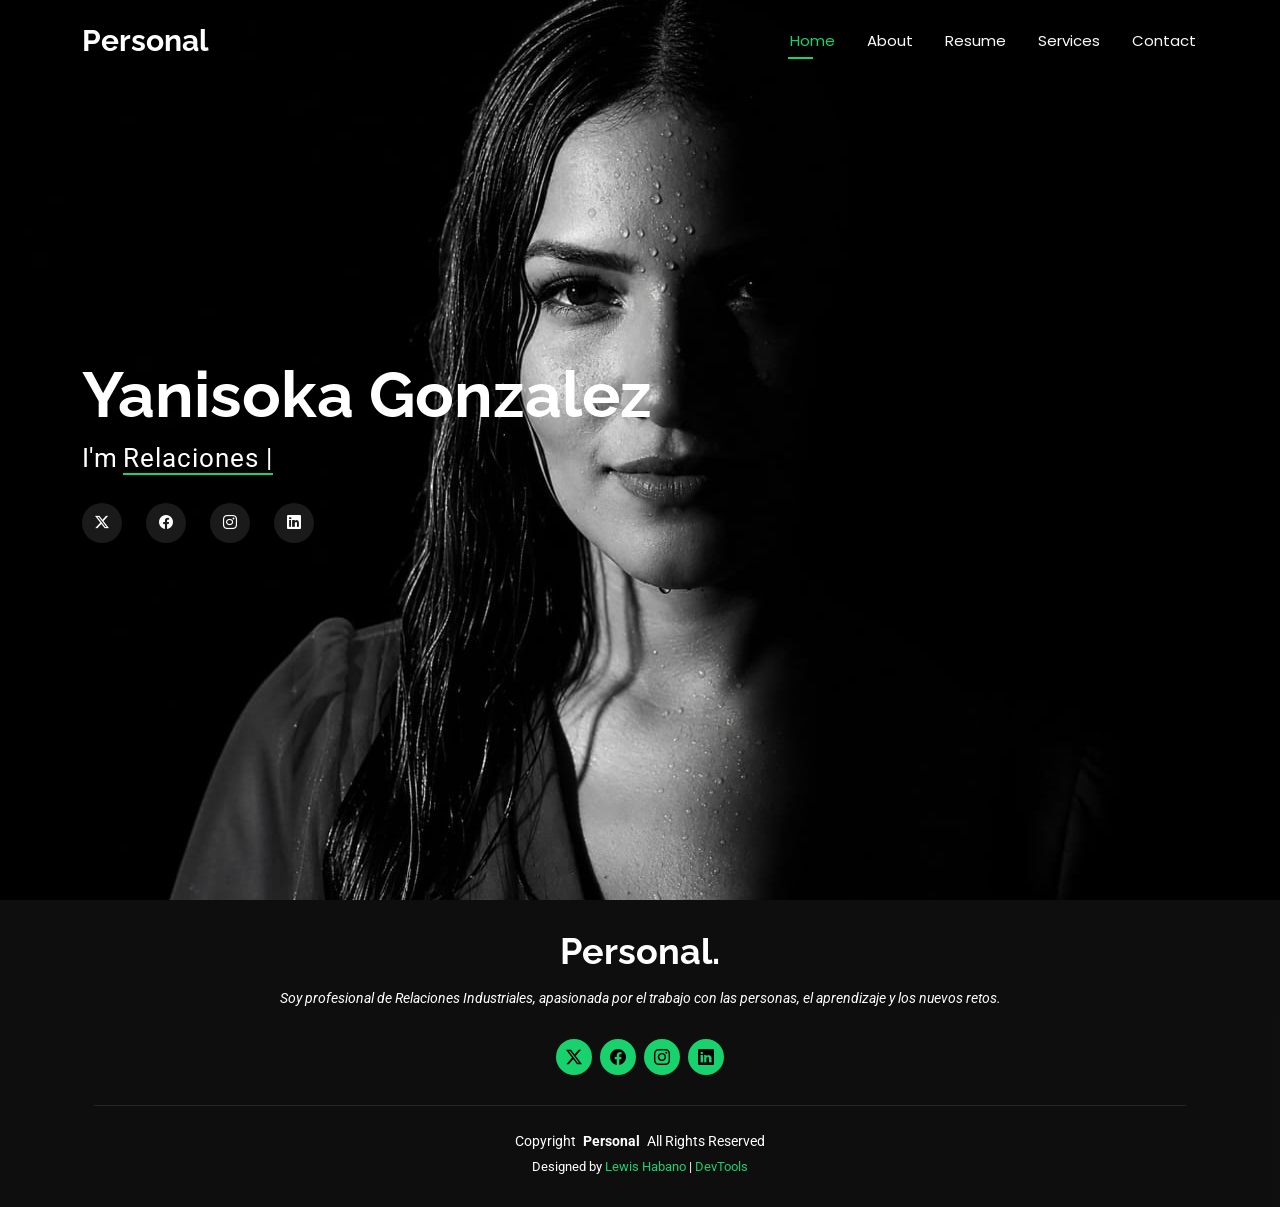
==== index.html @ 5805fc8c "commit" ====
<!DOCTYPE html>
<html lang="en">

<head>
  <meta charset="utf-8">
  <meta content="width=device-width, initial-scale=1.0" name="viewport">
  <title>Yanioska Gonzalez.</title>
  <meta name="description" content="">
  <meta name="keywords" content="">

  <!-- Favicons -->
  <link href="assets/img/FotoYani.jpeg" rel="icon">
  <link href="assets/img/apple-touch-icon.png" rel="apple-touch-icon">

  <!-- Fonts -->
  <link href="https://fonts.googleapis.com" rel="preconnect">
  <link href="https://fonts.gstatic.com" rel="preconnect" crossorigin>
  <link href="https://fonts.googleapis.com/css2?family=Roboto:ital,wght@0,100;0,300;0,400;0,500;0,700;0,900;1,100;1,300;1,400;1,500;1,700;1,900&family=Poppins:ital,wght@0,100;0,200;0,300;0,400;0,500;0,600;0,700;0,800;0,900;1,100;1,200;1,300;1,400;1,500;1,600;1,700;1,800;1,900&family=Raleway:ital,wght@0,100;0,200;0,300;0,400;0,500;0,600;0,700;0,800;0,900;1,100;1,200;1,300;1,400;1,500;1,600;1,700;1,800;1,900&display=swap" rel="stylesheet">

  <!-- Vendor CSS Files -->
  <link href="assets/vendor/bootstrap/css/bootstrap.min.css" rel="stylesheet">
  <link href="assets/vendor/bootstrap-icons/bootstrap-icons.css" rel="stylesheet">
  <link href="assets/vendor/aos/aos.css" rel="stylesheet">
  <link href="assets/vendor/swiper/swiper-bundle.min.css" rel="stylesheet">
  <link href="assets/vendor/glightbox/css/glightbox.min.css" rel="stylesheet">

  <!-- Main CSS File -->
  <link href="assets/css/main.css" rel="stylesheet">

  <!-- =======================================================
  * Template Name: Personal
  * Template URL: https://bootstrapmade.com/personal-free-resume-bootstrap-template/
  * Updated: Mar 05 2025 with Bootstrap v5.3.3
  * Author: BootstrapMade.com
  * License: https://bootstrapmade.com/license/
  ======================================================== -->
</head>

<body class="index-page">

  <header id="header" class="header d-flex align-items-center fixed-top">
    <div class="container-fluid container-xl position-relative d-flex align-items-center justify-content-between">

      <a href="index.html" class="logo d-flex align-items-center">
        <!-- Uncomment the line below if you also wish to use an image logo -->
        <!-- <img src="assets/img/logo.webp" alt=""> -->
        <h1 class="sitename">Personal</h1>
      </a>

      <nav id="navmenu" class="navmenu">
        <ul>
          <li><a href="index.html" class="active">Home</a></li>
          <li><a href="about.html">About</a></li>
          <li><a href="resume.html">Resume</a></li>
          <li><a href="services.html">Services</a></li>
          
          
          <li><a href="contact.html">Contact</a></li>
        </ul>
        <i class="mobile-nav-toggle d-xl-none bi bi-list"></i>
      </nav>

    </div>
  </header>

  <main class="main">

    <!-- Hero Section -->
    <section id="hero" class="hero section dark-background">

      <img src="assets/img/Foto3.jpeg" alt="" data-aos="fade-in">

      <div class="container" data-aos="zoom-out" data-aos-delay="100">
        <h2>Yanisoka Gonzalez</h2>
        <p>I'm <span class="typed" data-typed-items="Relaciones Industriales | Recursos Humanos | Creatividad"></span><span class="typed-cursor typed-cursor--blink"></span></p>
        <div class="social-links">
        <a href=""><i class="bi bi-twitter-x"></i></a>
          <a href="#"><i class="bi bi-facebook"></i></a>
          <a href="#"><i class="bi bi-instagram"></i></a>
          <a href="#"><i class="bi bi-linkedin"></i></a>
        </div>
      </div>

    </section><!-- /Hero Section -->

  </main>

  <footer id="footer" class="footer dark-background">
    <div class="container">
      <h3 class="sitename">Personal. </h3>
      <p>Soy profesional de Relaciones Industriales, apasionada por el trabajo con las personas, el aprendizaje y los nuevos retos.</p>
      <div class="social-links d-flex justify-content-center">
        <a href=""><i class="bi bi-twitter-x"></i></a>
        <a href=""><i class="bi bi-facebook"></i></a>
        <a href=""><i class="bi bi-instagram"></i></a>
       
        <a href=""><i class="bi bi-linkedin"></i></a>
      </div>
      <div class="container">
        <div class="copyright">
          <span>Copyright</span> <strong class="px-1 sitename">Personal</strong> <span>All Rights Reserved</span>
        </div>
        <div class="credits">
          <!-- All the links in the footer should remain intact. -->
          <!-- You can delete the links only if you've purchased the pro version. -->
          <!-- Licensing information: https://bootstrapmade.com/license/ -->
          <!-- Purchase the pro version with working PHP/AJAX contact form: [buy-url] -->
          Designed by <a href="https://bootstrapmade.com/">Lewis Habano</a> | <a href="https://bootstrapmade.com/tools/">DevTools</a>
        </div>
      </div>
    </div>
  </footer>

  <!-- Scroll Top -->
  <a href="#" id="scroll-top" class="scroll-top d-flex align-items-center justify-content-center"><i class="bi bi-arrow-up-short"></i></a>

  <!-- Preloader -->
  <div id="preloader"></div>

  <!-- Vendor JS Files -->
  <script src="assets/vendor/bootstrap/js/bootstrap.bundle.min.js"></script>
  <script src="assets/vendor/php-email-form/validate.js"></script>
  <script src="assets/vendor/aos/aos.js"></script>
  <script src="assets/vendor/typed.js/typed.umd.js"></script>
  <script src="assets/vendor/purecounter/purecounter_vanilla.js"></script>
  <script src="assets/vendor/waypoints/noframework.waypoints.js"></script>
  <script src="assets/vendor/swiper/swiper-bundle.min.js"></script>
  <script src="assets/vendor/glightbox/js/glightbox.min.js"></script>
  <script src="assets/vendor/imagesloaded/imagesloaded.pkgd.min.js"></script>
  <script src="assets/vendor/isotope-layout/isotope.pkgd.min.js"></script>

  <!-- Main JS File -->
  <script src="assets/js/main.js"></script>

</body>

</html>
---- assets/css/main.css ----
/**
* Template Name: Personal
* Template URL: https://bootstrapmade.com/personal-free-resume-bootstrap-template/
* Updated: Mar 05 2025 with Bootstrap v5.3.3
* Author: BootstrapMade.com
* License: https://bootstrapmade.com/license/
*/

/*--------------------------------------------------------------
# Font & Color Variables
# Help: https://bootstrapmade.com/color-system/
--------------------------------------------------------------*/
/* Fonts */
:root {
  --default-font: "Roboto",  system-ui, -apple-system, "Segoe UI", Roboto, "Helvetica Neue", Arial, "Noto Sans", "Liberation Sans", sans-serif, "Apple Color Emoji", "Segoe UI Emoji", "Segoe UI Symbol", "Noto Color Emoji";
  --heading-font: "Raleway",  sans-serif;
  --nav-font: "Poppins",  sans-serif;
}

/* Global Colors - The following color variables are used throughout the website. Updating them here will change the color scheme of the entire website */
:root { 
  --background-color: #000000; /* Background color for the entire website, including individual sections */
  --default-color: #fafafa; /* Default color used for the majority of the text content across the entire website */
  --heading-color: #ffffff; /* Color for headings, subheadings and title throughout the website */
  --accent-color: #18d26e; /* Accent color that represents your brand on the website. It's used for buttons, links, and other elements that need to stand out */
  --surface-color: #1a1a1a; /* The surface color is used as a background of boxed elements within sections, such as cards, icon boxes, or other elements that require a visual separation from the global background. */
  --contrast-color: #000000; /* Contrast color for text, ensuring readability against backgrounds of accent, heading, or default colors. */
}

/* Nav Menu Colors - The following color variables are used specifically for the navigation menu. They are separate from the global colors to allow for more customization options */
:root {
  --nav-color: #fafafa;  /* The default color of the main navmenu links */
  --nav-hover-color: #18d26e; /* Applied to main navmenu links when they are hovered over or active */
  --nav-mobile-background-color: #1a1a1a; /* Used as the background color for mobile navigation menu */
  --nav-dropdown-background-color: #1a1a1a; /* Used as the background color for dropdown items that appear when hovering over primary navigation items */
  --nav-dropdown-color: #fafafa; /* Used for navigation links of the dropdown items in the navigation menu. */
  --nav-dropdown-hover-color: #18d26e; /* Similar to --nav-hover-color, this color is applied to dropdown navigation links when they are hovered over. */
}

/* Color Presets - These classes override global colors when applied to any section or element, providing reuse of the sam color scheme. */

.light-background {
  --background-color: #1a1a1a;
  --surface-color: #343434;
}

.dark-background {
  --background-color: rgba(15, 15, 15, 0.975);
  --default-color: #ffffff;
  --heading-color: #ffffff;
  --surface-color: #292929f9;
  --contrast-color: #000000;
}

/* Smooth scroll */
:root {
  scroll-behavior: smooth;
}

/*--------------------------------------------------------------
# General Styling & Shared Classes
--------------------------------------------------------------*/
body {
  color: var(--default-color);
  background-color: var(--background-color);
  font-family: var(--default-font);
}

a {
  color: var(--accent-color);
  text-decoration: none;
  transition: 0.3s;
}

a:hover {
  color: color-mix(in srgb, var(--accent-color), transparent 25%);
  text-decoration: none;
}

h1,
h2,
h3,
h4,
h5,
h6 {
  color: var(--heading-color);
  font-family: var(--heading-font);
}

/* PHP Email Form Messages
------------------------------*/
.php-email-form .error-message {
  display: none;
  background: #df1529;
  color: #ffffff;
  text-align: left;
  padding: 15px;
  margin-bottom: 24px;
  font-weight: 600;
}

.php-email-form .sent-message {
  display: none;
  color: #ffffff;
  background: #059652;
  text-align: center;
  padding: 15px;
  margin-bottom: 24px;
  font-weight: 600;
}

.php-email-form .loading {
  display: none;
  background: var(--surface-color);
  text-align: center;
  padding: 15px;
  margin-bottom: 24px;
}

.php-email-form .loading:before {
  content: "";
  display: inline-block;
  border-radius: 50%;
  width: 24px;
  height: 24px;
  margin: 0 10px -6px 0;
  border: 3px solid var(--accent-color);
  border-top-color: var(--surface-color);
  animation: php-email-form-loading 1s linear infinite;
}

@keyframes php-email-form-loading {
  0% {
    transform: rotate(0deg);
  }

  100% {
    transform: rotate(360deg);
  }
}

/*--------------------------------------------------------------
# Global Header
--------------------------------------------------------------*/
.header {
  --background-color: rgba(0, 0, 0, 0);
  color: var(--default-color);
  background-color: var(--background-color);
  padding: 15px 0;
  transition: all 0.5s;
  z-index: 997;
}

.header .logo {
  line-height: 1;
}

.header .logo img {
  max-height: 32px;
  margin-right: 8px;
}

.header .logo h1 {
  font-size: 30px;
  margin: 0;
  font-weight: 700;
  color: var(--heading-color);
}

.scrolled .header {
  box-shadow: 0px 0 18px rgba(0, 0, 0, 0.1);
}

/* Global Header on Scroll
------------------------------*/
.scrolled .header {
  --background-color: rgba(0, 0, 0, 0.8);
}

/*--------------------------------------------------------------
# Navigation Menu
--------------------------------------------------------------*/
/* Desktop Navigation */
@media (min-width: 1200px) {
  .navmenu {
    padding: 0;
  }

  .navmenu ul {
    margin: 0;
    padding: 0;
    display: flex;
    list-style: none;
    align-items: center;
  }

  .navmenu li {
    position: relative;
  }

  .navmenu>ul>li {
    white-space: nowrap;
    padding: 15px 14px;
  }

  .navmenu>ul>li:last-child {
    padding-right: 0;
  }

  .navmenu a,
  .navmenu a:focus {
    color: var(--nav-color);
    font-size: 15px;
    padding: 0 2px;
    font-family: var(--nav-font);
    font-weight: 400;
    display: flex;
    align-items: center;
    justify-content: space-between;
    white-space: nowrap;
    transition: 0.3s;
    position: relative;
  }

  .navmenu a i,
  .navmenu a:focus i {
    font-size: 12px;
    line-height: 0;
    margin-left: 5px;
    transition: 0.3s;
  }

  .navmenu>ul>li>a:before {
    content: "";
    position: absolute;
    height: 2px;
    bottom: -6px;
    left: 0;
    background-color: var(--nav-hover-color);
    visibility: hidden;
    width: 0px;
    transition: all 0.3s ease-in-out 0s;
  }

  .navmenu a:hover:before,
  .navmenu li:hover>a:before,
  .navmenu .active:before {
    visibility: visible;
    width: 25px;
  }

  .navmenu li:hover>a,
  .navmenu .active,
  .navmenu .active:focus {
    color: var(--nav-hover-color);
  }

  .navmenu .dropdown ul {
    margin: 0;
    padding: 10px 0;
    background: var(--nav-dropdown-background-color);
    display: block;
    position: absolute;
    visibility: hidden;
    left: 14px;
    top: 130%;
    opacity: 0;
    transition: 0.3s;
    border-radius: 4px;
    z-index: 99;
    box-shadow: 0px 0px 30px rgba(0, 0, 0, 0.1);
  }

  .navmenu .dropdown ul li {
    min-width: 200px;
  }

  .navmenu .dropdown ul a {
    padding: 10px 20px;
    font-size: 15px;
    text-transform: none;
    color: var(--nav-dropdown-color);
  }

  .navmenu .dropdown ul a i {
    font-size: 12px;
  }

  .navmenu .dropdown ul a:hover,
  .navmenu .dropdown ul .active:hover,
  .navmenu .dropdown ul li:hover>a {
    color: var(--nav-dropdown-hover-color);
  }

  .navmenu .dropdown:hover>ul {
    opacity: 1;
    top: 100%;
    visibility: visible;
  }

  .navmenu .dropdown .dropdown ul {
    top: 0;
    left: -90%;
    visibility: hidden;
  }

  .navmenu .dropdown .dropdown:hover>ul {
    opacity: 1;
    top: 0;
    left: -100%;
    visibility: visible;
  }
}

/* Mobile Navigation */
@media (max-width: 1199px) {
  .mobile-nav-toggle {
    color: var(--nav-color);
    font-size: 28px;
    line-height: 0;
    margin-right: 10px;
    cursor: pointer;
    transition: color 0.3s;
  }

  .navmenu {
    padding: 0;
    z-index: 9997;
  }

  .navmenu ul {
    display: none;
    list-style: none;
    position: absolute;
    inset: 60px 20px 20px 20px;
    padding: 10px 0;
    margin: 0;
    border-radius: 6px;
    background-color: var(--nav-mobile-background-color);
    border: 1px solid color-mix(in srgb, var(--default-color), transparent 90%);
    box-shadow: none;
    overflow-y: auto;
    transition: 0.3s;
    z-index: 9998;
  }

  .navmenu a,
  .navmenu a:focus {
    color: var(--nav-dropdown-color);
    padding: 10px 20px;
    font-family: var(--nav-font);
    font-size: 17px;
    font-weight: 500;
    display: flex;
    align-items: center;
    justify-content: space-between;
    white-space: nowrap;
    transition: 0.3s;
  }

  .navmenu a i,
  .navmenu a:focus i {
    font-size: 12px;
    line-height: 0;
    margin-left: 5px;
    width: 30px;
    height: 30px;
    display: flex;
    align-items: center;
    justify-content: center;
    border-radius: 50%;
    transition: 0.3s;
    background-color: color-mix(in srgb, var(--accent-color), transparent 90%);
  }

  .navmenu a i:hover,
  .navmenu a:focus i:hover {
    background-color: var(--accent-color);
    color: var(--contrast-color);
  }

  .navmenu a:hover,
  .navmenu .active,
  .navmenu .active:focus {
    color: var(--nav-dropdown-hover-color);
  }

  .navmenu .active i,
  .navmenu .active:focus i {
    background-color: var(--accent-color);
    color: var(--contrast-color);
    transform: rotate(180deg);
  }

  .navmenu .dropdown ul {
    position: static;
    display: none;
    z-index: 99;
    padding: 10px 0;
    margin: 10px 20px;
    background-color: var(--nav-dropdown-background-color);
    transition: all 0.5s ease-in-out;
  }

  .navmenu .dropdown ul ul {
    background-color: rgba(33, 37, 41, 0.1);
  }

  .navmenu .dropdown>.dropdown-active {
    display: block;
    background-color: rgba(33, 37, 41, 0.03);
  }

  .mobile-nav-active {
    overflow: hidden;
  }

  .mobile-nav-active .mobile-nav-toggle {
    color: #fff;
    position: absolute;
    font-size: 32px;
    top: 15px;
    right: 15px;
    margin-right: 0;
    z-index: 9999;
  }

  .mobile-nav-active .navmenu {
    position: fixed;
    overflow: hidden;
    inset: 0;
    background: rgba(33, 37, 41, 0.8);
    transition: 0.3s;
  }

  .mobile-nav-active .navmenu>ul {
    display: block;
  }
}

/*--------------------------------------------------------------
# Global Footer
--------------------------------------------------------------*/
.footer {
  color: var(--default-color);
  background-color: var(--background-color);
  font-size: 14px;
  text-align: center;
  padding: 30px 0;
  position: relative;
}

.footer h3 {
  font-size: 36px;
  font-weight: 700;
  position: relative;
  padding: 0;
  margin: 0 0 15px 0;
}

.footer p {
  font-size: 15;
  font-style: italic;
  padding: 0;
  margin: 0 0 30px 0;
}

.footer .social-links {
  margin: 0 0 30px 0;
}

.footer .social-links a {
  font-size: 16px;
  display: flex;
  align-items: center;
  justify-content: center;
  background: var(--accent-color);
  color: var(--contrast-color);
  line-height: 1;
  margin: 0 4px;
  border-radius: 50%;
  text-align: center;
  width: 36px;
  height: 36px;
  transition: 0.3s;
}

.footer .social-links a:hover {
  background: color-mix(in srgb, var(--accent-color), transparent 20%);
  text-decoration: none;
}

.footer .copyright {
  padding-top: 25px;
  border-top: 1px solid color-mix(in srgb, var(--default-color), transparent 90%);
}

.footer .credits {
  font-size: 13px;
  padding-top: 5px;
}

/*--------------------------------------------------------------
# Preloader
--------------------------------------------------------------*/
#preloader {
  position: fixed;
  inset: 0;
  z-index: 999999;
  overflow: hidden;
  background: var(--background-color);
  transition: all 0.6s ease-out;
}

#preloader:before {
  content: "";
  position: fixed;
  top: calc(50% - 30px);
  left: calc(50% - 30px);
  border: 6px solid #ffffff;
  border-color: var(--accent-color) transparent var(--accent-color) transparent;
  border-radius: 50%;
  width: 60px;
  height: 60px;
  animation: animate-preloader 1.5s linear infinite;
}

@keyframes animate-preloader {
  0% {
    transform: rotate(0deg);
  }

  100% {
    transform: rotate(360deg);
  }
}

/*--------------------------------------------------------------
# Scroll Top Button
--------------------------------------------------------------*/
.scroll-top {
  position: fixed;
  visibility: hidden;
  opacity: 0;
  right: 15px;
  bottom: -15px;
  z-index: 99999;
  background-color: var(--accent-color);
  width: 44px;
  height: 44px;
  border-radius: 50px;
  transition: all 0.4s;
}

.scroll-top i {
  font-size: 24px;
  color: var(--contrast-color);
  line-height: 0;
}

.scroll-top:hover {
  background-color: color-mix(in srgb, var(--accent-color), transparent 20%);
  color: var(--contrast-color);
}

.scroll-top.active {
  visibility: visible;
  opacity: 1;
  bottom: 15px;
}

/*--------------------------------------------------------------
# Disable aos animation delay on mobile devices
--------------------------------------------------------------*/
@media screen and (max-width: 768px) {
  [data-aos-delay] {
    transition-delay: 0 !important;
  }
}

/*--------------------------------------------------------------
# Global Page Titles & Breadcrumbs
--------------------------------------------------------------*/
.page-title {
  color: var(--default-color);
  background-color: var(--background-color);
  position: relative;
}

.page-title .heading {
  padding: 160px 0 80px 0;
  border-top: 1px solid color-mix(in srgb, var(--default-color), transparent 90%);
}

.page-title .heading h1 {
  font-size: 38px;
  font-weight: 700;
}

.page-title nav {
  background-color: color-mix(in srgb, var(--default-color), transparent 90%);
  padding: 20px 0;
}

.page-title nav ol {
  display: flex;
  flex-wrap: wrap;
  list-style: none;
  margin: 0;
  font-size: 16px;
  font-weight: 600;
}

.page-title nav ol li+li {
  padding-left: 10px;
}

.page-title nav ol li+li::before {
  content: "/";
  display: inline-block;
  padding-right: 10px;
  color: color-mix(in srgb, var(--default-color), transparent 70%);
}

/*--------------------------------------------------------------
# Global Sections
--------------------------------------------------------------*/
section,
.section {
  color: var(--default-color);
  background-color: var(--background-color);
  padding: 60px 0;
  scroll-margin-top: 100px;
  overflow: clip;
}

@media (max-width: 1199px) {

  section,
  .section {
    scroll-margin-top: 66px;
  }
}

/*--------------------------------------------------------------
# Global Section Titles
--------------------------------------------------------------*/
.section-title {
  padding-bottom: 60px;
  position: relative;
}

.section-title h2 {
  font-size: 14px;
  font-weight: 500;
  padding: 0;
  line-height: 1px;
  margin: 0;
  letter-spacing: 1.5px;
  text-transform: uppercase;
  color: color-mix(in srgb, var(--default-color), transparent 50%);
  position: relative;
}

.section-title h2::after {
  content: "";
  width: 120px;
  height: 1px;
  display: inline-block;
  background: var(--accent-color);
  margin: 4px 10px;
}

.section-title div {
  color: var(--heading-color);
  margin: 0;
  margin: 0;
  font-size: 28px;
  font-weight: 700;
  text-transform: uppercase;
  font-family: var(--heading-font);
}

/*--------------------------------------------------------------
# Hero Section
--------------------------------------------------------------*/
.hero {
  width: 100%;
  min-height: 100vh;
  position: relative;
  padding: 80px 0;
  display: flex;
  align-items: center;
  justify-content: center;
}

.hero img {
  position: absolute;
  inset: 0;
  display: block;
  width: 100%;
  height: 100%;
  object-fit: cover;
  z-index: 1;
}

.hero .container {
  position: relative;
  z-index: 3;
}

.hero h2 {
  margin: 0;
  font-size: 64px;
  font-weight: 700;
}

.hero p {
  margin: 5px 0 0 0;
  font-size: 26px;
}

.hero p span {
  letter-spacing: 1px;
  border-bottom: 2px solid var(--accent-color);
}

.hero .social-links {
  margin-top: 25px;
}

.hero .social-links a {
  background-color: color-mix(in srgb, var(--default-color), transparent 90%);
  color: var(--default-color);
  font-size: 14px;
  width: 40px;
  height: 40px;
  border-radius: 50px;
  display: inline-flex;
  align-items: center;
  justify-content: center;
  margin-right: 20px;
  transition: 0.3s;
}

.hero .social-links a:hover {
  background-color: var(--accent-color);
}

@media (max-width: 768px) {
  .hero h2 {
    font-size: 32px;
  }

  .hero p {
    font-size: 20px;
  }
}

/*--------------------------------------------------------------
# About Section
--------------------------------------------------------------*/
.about .content h2 {
  font-weight: 700;
  font-size: 24px;
}

.about .content ul {
  list-style: none;
  padding: 0;
}

.about .content ul li {
  margin-bottom: 20px;
  display: flex;
  align-items: center;
}

.about .content ul strong {
  margin-right: 10px;
}

.about .content ul i {
  font-size: 16px;
  margin-right: 5px;
  color: var(--accent-color);
  line-height: 0;
}

/*--------------------------------------------------------------
# Stats Section
--------------------------------------------------------------*/
.stats i {
  background-color: var(--surface-color);
  color: var(--accent-color);
  box-shadow: 0px 2px 25px rgba(0, 0, 0, 0.1);
  width: 54px;
  height: 54px;
  font-size: 24px;
  border-radius: 50px;
  border: 2px solid var(--background-color);
  display: inline-flex;
  align-items: center;
  justify-content: center;
  position: relative;
  z-index: 1;
}

.stats .stats-item {
  background-color: var(--surface-color);
  margin-top: -27px;
  padding: 30px 30px 25px 30px;
  width: 100%;
  position: relative;
  text-align: center;
  box-shadow: 0px 2px 35px rgba(0, 0, 0, 0.1);
  border-radius: 4px;
  z-index: 0;
}

.stats .stats-item span {
  font-size: 36px;
  display: block;
  font-weight: 700;
  color: color-mix(in srgb, var(--default-color), transparent 20%);
}

.stats .stats-item p {
  padding: 0;
  margin: 0;
  font-family: var(--heading-font);
  font-size: 16px;
}

/*--------------------------------------------------------------
# Skills Section
--------------------------------------------------------------*/
.skills .progress {
  height: 60px;
  display: block;
  background: none;
  border-radius: 0;
}

.skills .progress .skill {
  color: var(--heading-color);
  padding: 0;
  margin: 0 0 6px 0;
  text-transform: uppercase;
  display: block;
  font-weight: 600;
  font-family: var(--heading-font);
}

.skills .progress .skill .val {
  float: right;
  font-style: normal;
}

.skills .progress-bar-wrap {
  background: color-mix(in srgb, var(--default-color), transparent 90%);
  height: 10px;
}

.skills .progress-bar {
  width: 1px;
  height: 10px;
  transition: 0.9s;
  background-color: var(--accent-color);
}

/*--------------------------------------------------------------
# Interests Section
--------------------------------------------------------------*/
.interests .features-item {
  background-color: var(--surface-color);
  display: flex;
  align-items: center;
  padding: 20px;
  transition: 0.3s;
  border: 1px solid color-mix(in srgb, var(--default-color), transparent 90%);
  position: relative;
}

.interests .features-item i {
  font-size: 32px;
  padding-right: 10px;
  line-height: 0;
}

.interests .features-item h3 {
  font-weight: 700;
  margin: 0;
  padding: 0;
  line-height: 1;
  font-size: 16px;
}

.interests .features-item h3 a {
  color: var(--heading-color);
  transition: 0.3s;
}

.interests .features-item:hover {
  border-color: var(--accent-color);
}

.interests .features-item:hover h3 a {
  color: var(--accent-color);
}

/*--------------------------------------------------------------
# Testimonials Section
--------------------------------------------------------------*/
.testimonials .testimonials-carousel,
.testimonials .testimonials-slider {
  overflow: hidden;
}

.testimonials .testimonial-item {
  box-sizing: content-box;
  min-height: 320px;
}

.testimonials .testimonial-item .testimonial-img {
  width: 90px;
  border-radius: 50%;
  margin: -40px 0 0 40px;
  position: relative;
  z-index: 2;
  border: 6px solid var(--background-color);
}

.testimonials .testimonial-item h3 {
  font-size: 18px;
  font-weight: bold;
  margin: 10px 0 5px 45px;
}

.testimonials .testimonial-item h4 {
  font-size: 14px;
  color: color-mix(in srgb, var(--default-color), transparent 20%);
  margin: 0 0 0 45px;
}

.testimonials .testimonial-item .quote-icon-left,
.testimonials .testimonial-item .quote-icon-right {
  color: color-mix(in srgb, var(--accent-color), transparent 50%);
  font-size: 26px;
  line-height: 0;
}

.testimonials .testimonial-item .quote-icon-left {
  display: inline-block;
  left: -5px;
  position: relative;
}

.testimonials .testimonial-item .quote-icon-right {
  display: inline-block;
  right: -5px;
  position: relative;
  top: 10px;
  transform: scale(-1, -1);
}

.testimonials .testimonial-item p {
  font-style: italic;
  margin: 0 15px 0 15px;
  padding: 20px 20px 60px 20px;
  background: var(--surface-color);
  border-radius: 6px;
  position: relative;
  z-index: 1;
}

.testimonials .swiper-wrapper {
  height: auto;
}

.testimonials .swiper-pagination {
  margin-top: 20px;
  position: relative;
}

.testimonials .swiper-pagination .swiper-pagination-bullet {
  width: 12px;
  height: 12px;
  background-color: var(--background-color);
  opacity: 1;
  border: 1px solid var(--accent-color);
}

.testimonials .swiper-pagination .swiper-pagination-bullet-active {
  background-color: var(--accent-color);
}

/*--------------------------------------------------------------
# Resume Section
--------------------------------------------------------------*/
.resume .resume-title {
  color: var(--heading-color);
  font-size: 26px;
  font-weight: 700;
  margin-top: 20px;
  margin-bottom: 20px;
}

.resume .resume-item {
  padding: 0 0 20px 20px;
  margin-top: -2px;
  border-left: 2px solid var(--accent-color);
  position: relative;
}

.resume .resume-item h4 {
  line-height: 18px;
  font-size: 18px;
  font-weight: 600;
  text-transform: uppercase;
  color: color-mix(in srgb, var(--default-color), transparent 20%);
  margin-bottom: 10px;
}

.resume .resume-item h5 {
  font-size: 16px;
  padding: 5px 15px;
  display: inline-block;
  font-weight: 600;
  margin-bottom: 10px;
}

.resume .resume-item ul {
  padding-left: 20px;
}

.resume .resume-item ul li {
  padding-bottom: 10px;
}

.resume .resume-item:last-child {
  padding-bottom: 0;
}

.resume .resume-item::before {
  content: "";
  position: absolute;
  width: 16px;
  height: 16px;
  border-radius: 50px;
  left: -9px;
  top: 0;
  background: var(--background-color);
  border: 2px solid var(--accent-color);
}

/*--------------------------------------------------------------
# Services Section
--------------------------------------------------------------*/
.services .service-item {
  background-color: var(--surface-color);
  text-align: center;
  padding: 80px 20px;
  transition: all ease-in-out 0.3s;
  height: 100%;
}

.services .service-item .icon {
  margin: 0 auto;
  width: 64px;
  height: 64px;
  background: var(--accent-color);
  border-radius: 4px;
  display: flex;
  align-items: center;
  justify-content: center;
  margin-bottom: 20px;
  transition: 0.3s;
  transform-style: preserve-3d;
}

.services .service-item .icon i {
  color: var(--contrast-color);
  font-size: 28px;
  transition: ease-in-out 0.3s;
}

.services .service-item .icon::before {
  position: absolute;
  content: "";
  left: -8px;
  top: -8px;
  height: 100%;
  width: 100%;
  background: color-mix(in srgb, var(--accent-color), transparent 80%);
  border-radius: 5px;
  transition: all 0.3s ease-out 0s;
  transform: translateZ(-1px);
}

.services .service-item h3 {
  font-weight: 700;
  margin: 10px 0 15px 0;
  font-size: 22px;
}

.services .service-item p {
  line-height: 24px;
  font-size: 14px;
  margin-bottom: 0;
}

.services .service-item:hover {
  background: var(--accent-color);
  border-color: var(--accent-color);
}

.services .service-item:hover .icon {
  background: var(--surface-color);
}

.services .service-item:hover .icon i {
  color: var(--accent-color);
}

.services .service-item:hover .icon::before {
  background: color-mix(in srgb, var(--background-color), transparent 70%);
}

.services .service-item:hover h3,
.services .service-item:hover p {
  color: var(--contrast-color);
}

/*--------------------------------------------------------------
# Service Details Section
--------------------------------------------------------------*/
.service-details .services-list {
  background-color: var(--surface-color);
  padding: 10px 30px;
  border: 1px solid color-mix(in srgb, var(--default-color), transparent 90%);
  margin-bottom: 20px;
}

.service-details .services-list a {
  display: block;
  line-height: 1;
  padding: 8px 0 8px 15px;
  border-left: 3px solid color-mix(in srgb, var(--default-color), transparent 70%);
  margin: 20px 0;
  color: color-mix(in srgb, var(--default-color), transparent 20%);
  transition: 0.3s;
}

.service-details .services-list a.active {
  color: var(--heading-color);
  font-weight: 700;
  border-color: var(--accent-color);
}

.service-details .services-list a:hover {
  border-color: var(--accent-color);
}

.service-details .services-img {
  margin-bottom: 20px;
}

.service-details h3 {
  font-size: 26px;
  font-weight: 700;
}

.service-details h4 {
  font-size: 20px;
  font-weight: 700;
}

.service-details p {
  font-size: 15px;
}

.service-details ul {
  list-style: none;
  padding: 0;
  font-size: 15px;
}

.service-details ul li {
  padding: 5px 0;
  display: flex;
  align-items: center;
}

.service-details ul i {
  font-size: 20px;
  margin-right: 8px;
  color: var(--accent-color);
}

/*--------------------------------------------------------------
# Portfolio Section
--------------------------------------------------------------*/
.portfolio .portfolio-filters {
  padding: 0;
  margin: 0 auto 20px auto;
  list-style: none;
  text-align: center;
}

.portfolio .portfolio-filters li {
  cursor: pointer;
  display: inline-block;
  padding: 0;
  font-size: 18px;
  font-weight: 500;
  margin: 0 10px;
  line-height: 1;
  margin-bottom: 5px;
  transition: all 0.3s ease-in-out;
}

.portfolio .portfolio-filters li:hover,
.portfolio .portfolio-filters li.filter-active {
  color: var(--accent-color);
}

.portfolio .portfolio-filters li:first-child {
  margin-left: 0;
}

.portfolio .portfolio-filters li:last-child {
  margin-right: 0;
}

@media (max-width: 575px) {
  .portfolio .portfolio-filters li {
    font-size: 14px;
    margin: 0 5px;
  }
}

.portfolio .portfolio-content {
  position: relative;
  overflow: hidden;
}

.portfolio .portfolio-content img {
  transition: 0.3s;
}

.portfolio .portfolio-content .portfolio-info {
  opacity: 0;
  position: absolute;
  inset: 0;
  z-index: 3;
  transition: all ease-in-out 0.3s;
  background: rgba(0, 0, 0, 0.6);
  padding: 15px;
}

.portfolio .portfolio-content .portfolio-info h4 {
  font-size: 14px;
  padding: 5px 10px;
  font-weight: 400;
  color: #ffffff;
  display: inline-block;
  background-color: var(--accent-color);
}

.portfolio .portfolio-content .portfolio-info p {
  position: absolute;
  bottom: 10px;
  text-align: center;
  display: inline-block;
  left: 0;
  right: 0;
  font-size: 16px;
  font-weight: 600;
  color: rgba(255, 255, 255, 0.8);
}

.portfolio .portfolio-content .portfolio-info .preview-link,
.portfolio .portfolio-content .portfolio-info .details-link {
  position: absolute;
  left: calc(50% - 40px);
  font-size: 26px;
  top: calc(50% - 14px);
  color: #fff;
  transition: 0.3s;
  line-height: 1.2;
}

.portfolio .portfolio-content .portfolio-info .preview-link:hover,
.portfolio .portfolio-content .portfolio-info .details-link:hover {
  color: var(--accent-color);
}

.portfolio .portfolio-content .portfolio-info .details-link {
  left: 50%;
  font-size: 34px;
  line-height: 0;
}

.portfolio .portfolio-content:hover .portfolio-info {
  opacity: 1;
}

.portfolio .portfolio-content:hover img {
  transform: scale(1.1);
}

/*--------------------------------------------------------------
# Portfolio Details Section
--------------------------------------------------------------*/
.portfolio-details .portfolio-details-slider img {
  width: 100%;
}

.portfolio-details .portfolio-details-slider .swiper-pagination {
  margin-top: 20px;
  position: relative;
}

.portfolio-details .portfolio-details-slider .swiper-pagination .swiper-pagination-bullet {
  width: 12px;
  height: 12px;
  background-color: color-mix(in srgb, var(--default-color), transparent 85%);
  opacity: 1;
}

.portfolio-details .portfolio-details-slider .swiper-pagination .swiper-pagination-bullet-active {
  background-color: var(--accent-color);
}

.portfolio-details .portfolio-info {
  background-color: var(--surface-color);
  padding: 30px;
  box-shadow: 0px 0 30px rgba(0, 0, 0, 0.1);
}

.portfolio-details .portfolio-info h3 {
  font-size: 22px;
  font-weight: 700;
  margin-bottom: 20px;
  padding-bottom: 20px;
  border-bottom: 1px solid color-mix(in srgb, var(--default-color), transparent 85%);
}

.portfolio-details .portfolio-info ul {
  list-style: none;
  padding: 0;
  font-size: 15px;
}

.portfolio-details .portfolio-info ul li+li {
  margin-top: 10px;
}

.portfolio-details .portfolio-description {
  padding-top: 30px;
}

.portfolio-details .portfolio-description h2 {
  font-size: 26px;
  font-weight: 700;
  margin-bottom: 20px;
}

.portfolio-details .portfolio-description p {
  padding: 0;
  color: color-mix(in srgb, var(--default-color), transparent 30%);
}

/*--------------------------------------------------------------
# Starter Section Section
--------------------------------------------------------------*/
.starter-section {
  /* Add your styles here */
}

/*--------------------------------------------------------------
# Contact Section
--------------------------------------------------------------*/
.contact .info-item {
  box-shadow: 0px 0px 20px rgba(0, 0, 0, 0.1);
  padding: 20px 30px;
}

.contact .info-item .icon {
  color: var(--contrast-color);
  background-color: var(--accent-color);
  width: 56px;
  height: 56px;
  font-size: 24px;
  display: flex;
  justify-content: center;
  align-items: center;
  transition: all 0.3s ease-in-out;
  border-radius: 50%;
  margin-right: 15px;
}

.contact .info-item h3 {
  font-size: 18px;
  font-weight: 700;
  margin: 0 0 2px 0;
}

.contact .info-item p {
  padding: 0;
  margin-bottom: 0;
  font-size: 14px;
}

.contact .info-item .social-links a {
  font-size: 24px;
  display: inline-block;
  line-height: 1;
  margin: 4px 6px 0 0;
  transition: 0.3s;
  color: color-mix(in srgb, var(--default-color), transparent 50%);
}

.contact .info-item .social-links a:hover {
  color: var(--accent-color);
}

.contact .php-email-form {
  box-shadow: 0px 0px 20px rgba(0, 0, 0, 0.1);
  padding: 30px;
  margin-top: 30px;
}

@media (max-width: 575px) {
  .contact .php-email-form {
    padding: 20px;
  }
}

.contact .php-email-form input[type=text],
.contact .php-email-form input[type=email],
.contact .php-email-form textarea {
  color: var(--default-color);
  background-color: color-mix(in srgb, var(--background-color), transparent 50%);
  border-color: color-mix(in srgb, var(--default-color), transparent 80%);
  font-size: 14px;
  padding: 10px 15px;
  box-shadow: none;
  border-radius: 0;
}

.contact .php-email-form input[type=text]:focus,
.contact .php-email-form input[type=email]:focus,
.contact .php-email-form textarea:focus {
  border-color: var(--accent-color);
}

.contact .php-email-form input[type=text]::placeholder,
.contact .php-email-form input[type=email]::placeholder,
.contact .php-email-form textarea::placeholder {
  color: color-mix(in srgb, var(--default-color), transparent 70%);
}

.contact .php-email-form button[type=submit] {
  color: var(--contrast-color);
  background: var(--accent-color);
  border: 0;
  padding: 10px 30px;
  transition: 0.4s;
  border-radius: 50px;
}

.contact .php-email-form button[type=submit]:hover {
  background: color-mix(in srgb, var(--accent-color), transparent 20%);
}
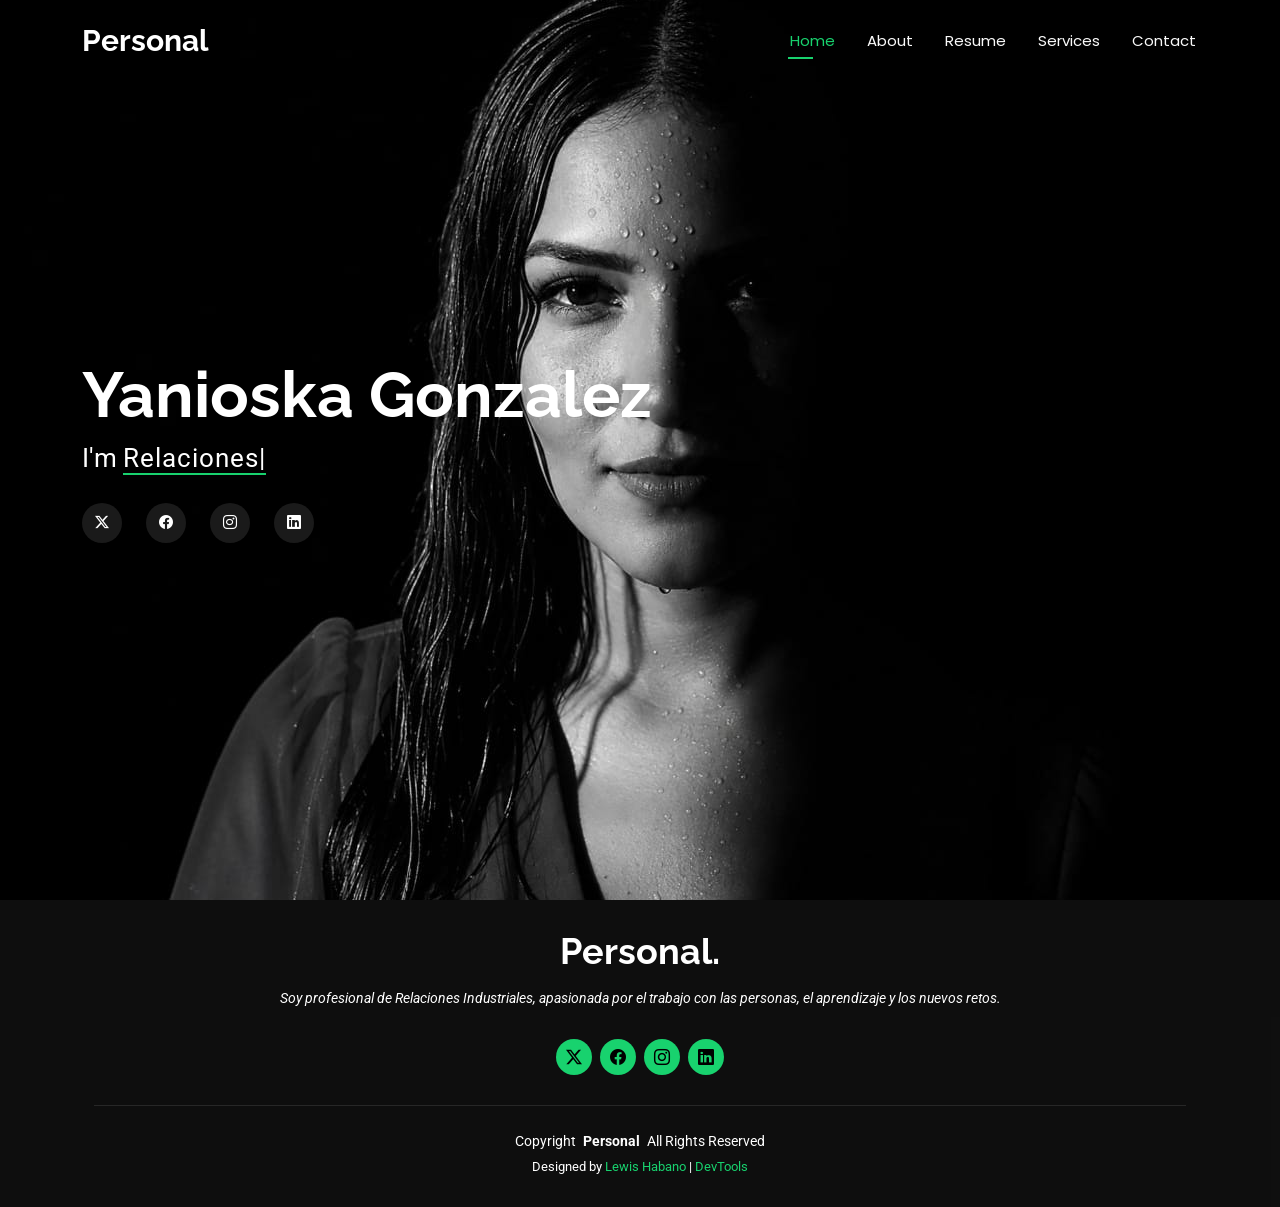
==== commit 8dc8ccc1: "actualizacion" ====
--- a/index.html
+++ b/index.html
@@ -10,7 +10,7 @@
 
   <!-- Favicons -->
   <link href="assets/img/FotoYani.jpeg" rel="icon">
-  <link href="assets/img/apple-touch-icon.png" rel="apple-touch-icon">
+  
 
   <!-- Fonts -->
   <link href="https://fonts.googleapis.com" rel="preconnect">
@@ -71,7 +71,7 @@
       <img src="assets/img/Foto3.jpeg" alt="" data-aos="fade-in">
 
       <div class="container" data-aos="zoom-out" data-aos-delay="100">
-        <h2>Yanisoka Gonzalez</h2>
+        <h2>Yanioska Gonzalez</h2>
         <p>I'm <span class="typed" data-typed-items="Relaciones Industriales | Recursos Humanos | Creatividad"></span><span class="typed-cursor typed-cursor--blink"></span></p>
         <div class="social-links">
         <a href=""><i class="bi bi-twitter-x"></i></a>
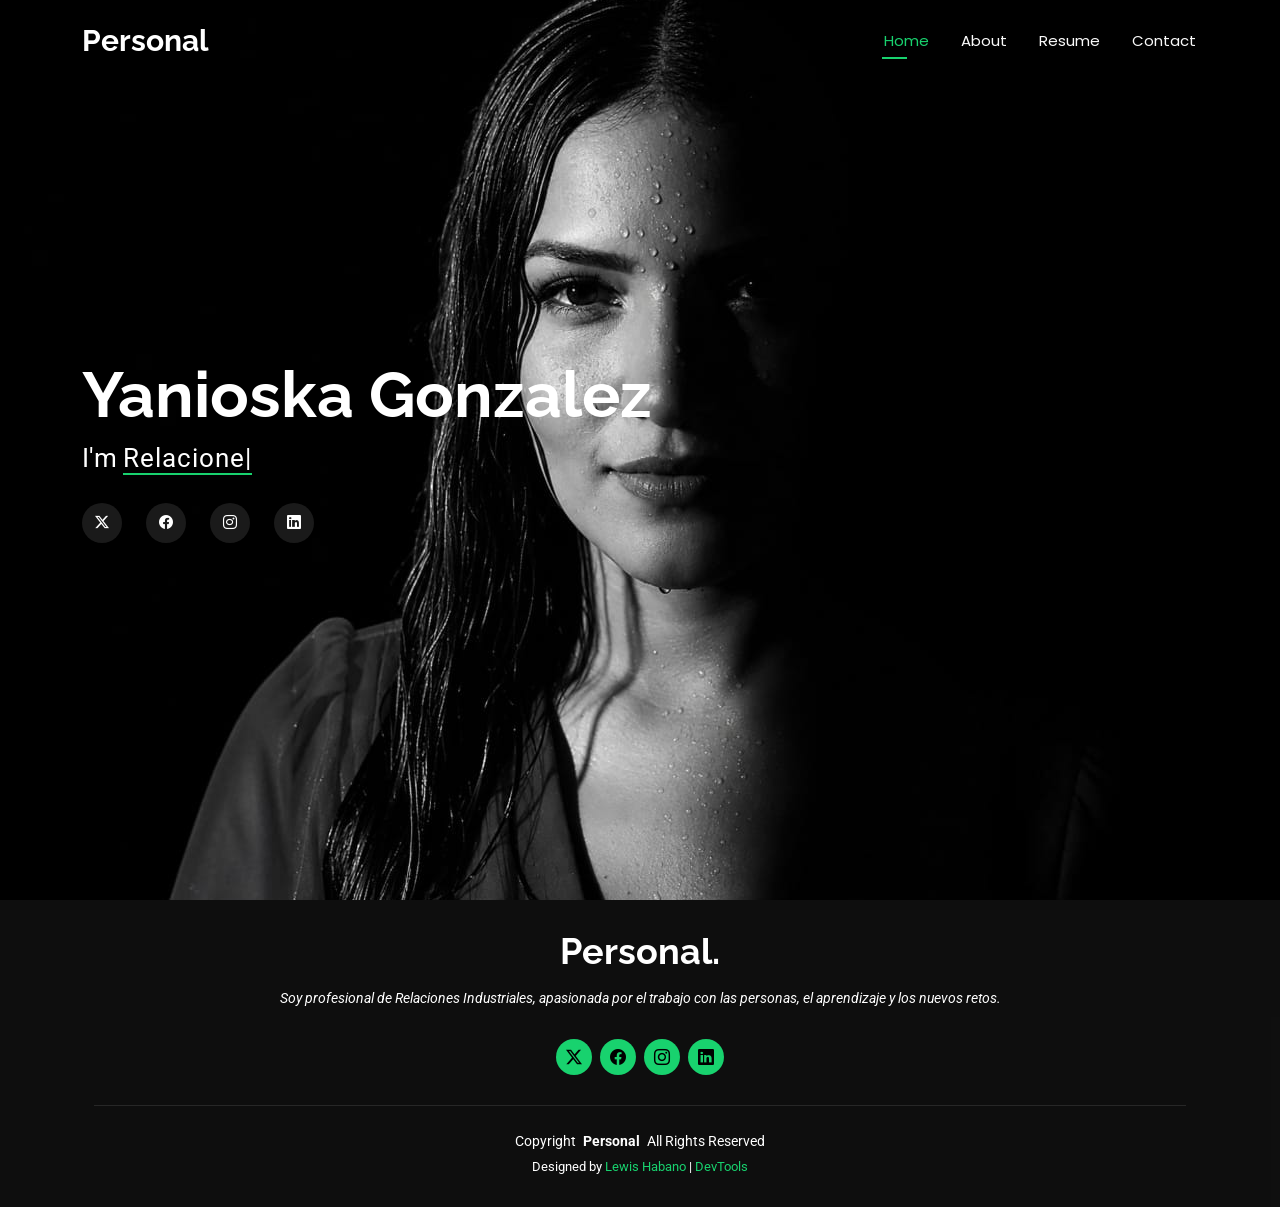
==== commit e338ade2: "Actualizacion comiit" ====
--- a/index.html
+++ b/index.html
@@ -52,7 +52,7 @@
           <li><a href="index.html" class="active">Home</a></li>
           <li><a href="about.html">About</a></li>
           <li><a href="resume.html">Resume</a></li>
-          <li><a href="services.html">Services</a></li>
+         
           
           
           <li><a href="contact.html">Contact</a></li>
@@ -75,8 +75,8 @@
         <p>I'm <span class="typed" data-typed-items="Relaciones Industriales | Recursos Humanos | Creatividad"></span><span class="typed-cursor typed-cursor--blink"></span></p>
         <div class="social-links">
         <a href=""><i class="bi bi-twitter-x"></i></a>
-          <a href="#"><i class="bi bi-facebook"></i></a>
-          <a href="#"><i class="bi bi-instagram"></i></a>
+          <a href="https://www.facebook.com/share/1FEgYSRhys/"target="_blank" ><i class="bi bi-facebook" ></i></a>
+          <a href="https://www.instagram.com/yaniiosk05?stkn=eThzeW83MzVmbmM=" target="_blank"><i class="bi bi-instagram"></i></a>
           <a href="#"><i class="bi bi-linkedin"></i></a>
         </div>
       </div>
@@ -91,8 +91,8 @@
       <p>Soy profesional de Relaciones Industriales, apasionada por el trabajo con las personas, el aprendizaje y los nuevos retos.</p>
       <div class="social-links d-flex justify-content-center">
         <a href=""><i class="bi bi-twitter-x"></i></a>
-        <a href=""><i class="bi bi-facebook"></i></a>
-        <a href=""><i class="bi bi-instagram"></i></a>
+         <a href="https://www.facebook.com/share/1FEgYSRhys/"target="_blank" ><i class="bi bi-facebook" ></i></a>
+          <a href="https://www.instagram.com/yaniiosk05?stkn=eThzeW83MzVmbmM=" target="_blank"><i class="bi bi-instagram"></i></a>
        
         <a href=""><i class="bi bi-linkedin"></i></a>
       </div>
@@ -105,8 +105,8 @@
           <!-- You can delete the links only if you've purchased the pro version. -->
           <!-- Licensing information: https://bootstrapmade.com/license/ -->
           <!-- Purchase the pro version with working PHP/AJAX contact form: [buy-url] -->
-          Designed by <a href="https://bootstrapmade.com/">Lewis Habano</a> | <a href="https://bootstrapmade.com/tools/">DevTools</a>
-        </div>
+          Designed by <a href="https://mi-portafolio-kohl.vercel.app/" target="_blank">Lewis Habano</a> | <a href="https://mi-portafolio-kohl.vercel.app/" target="_blank">DevTools</a>
+        </div> 
       </div>
     </div>
   </footer>
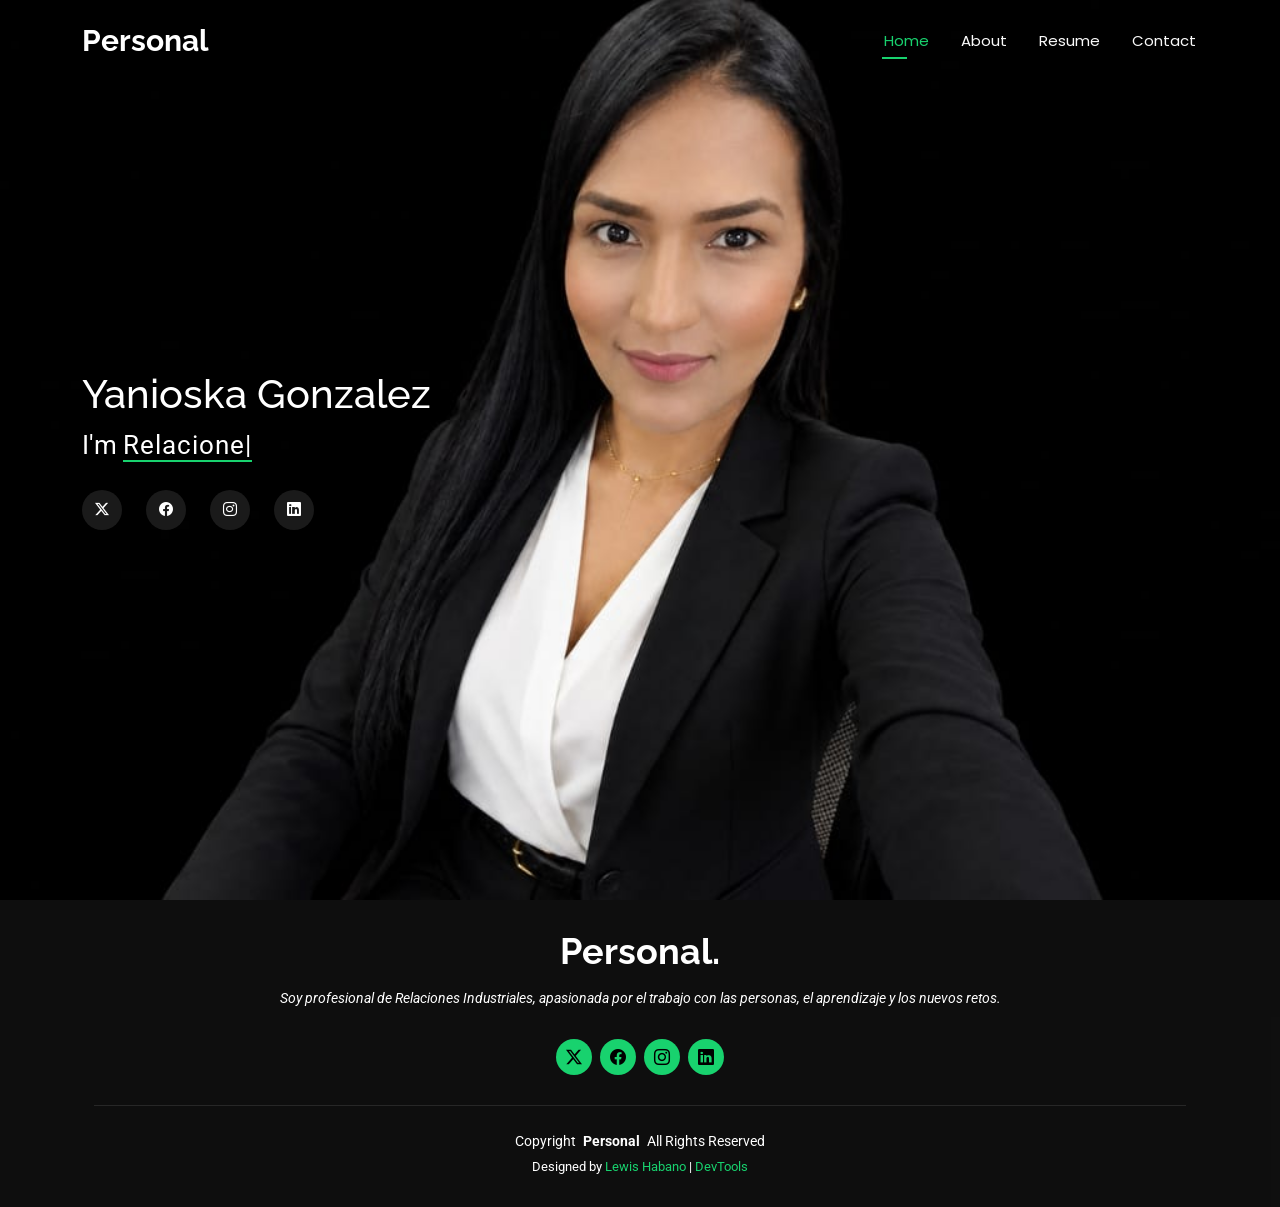
==== commit 6dd4e0d2: "actualizacion funal" ====
--- a/index.html
+++ b/index.html
@@ -68,10 +68,10 @@
     <!-- Hero Section -->
     <section id="hero" class="hero section dark-background">
 
-      <img src="assets/img/Foto3.jpeg" alt="" data-aos="fade-in">
+      <img src="assets/img/img10.jpeg" alt="" data-aos="fade-in">
 
       <div class="container" data-aos="zoom-out" data-aos-delay="100">
-        <h2>Yanioska Gonzalez</h2>
+        <b> <h1>Yanioska Gonzalez</h1> </b>
         <p>I'm <span class="typed" data-typed-items="Relaciones Industriales | Recursos Humanos | Creatividad"></span><span class="typed-cursor typed-cursor--blink"></span></p>
         <div class="social-links">
         <a href=""><i class="bi bi-twitter-x"></i></a>
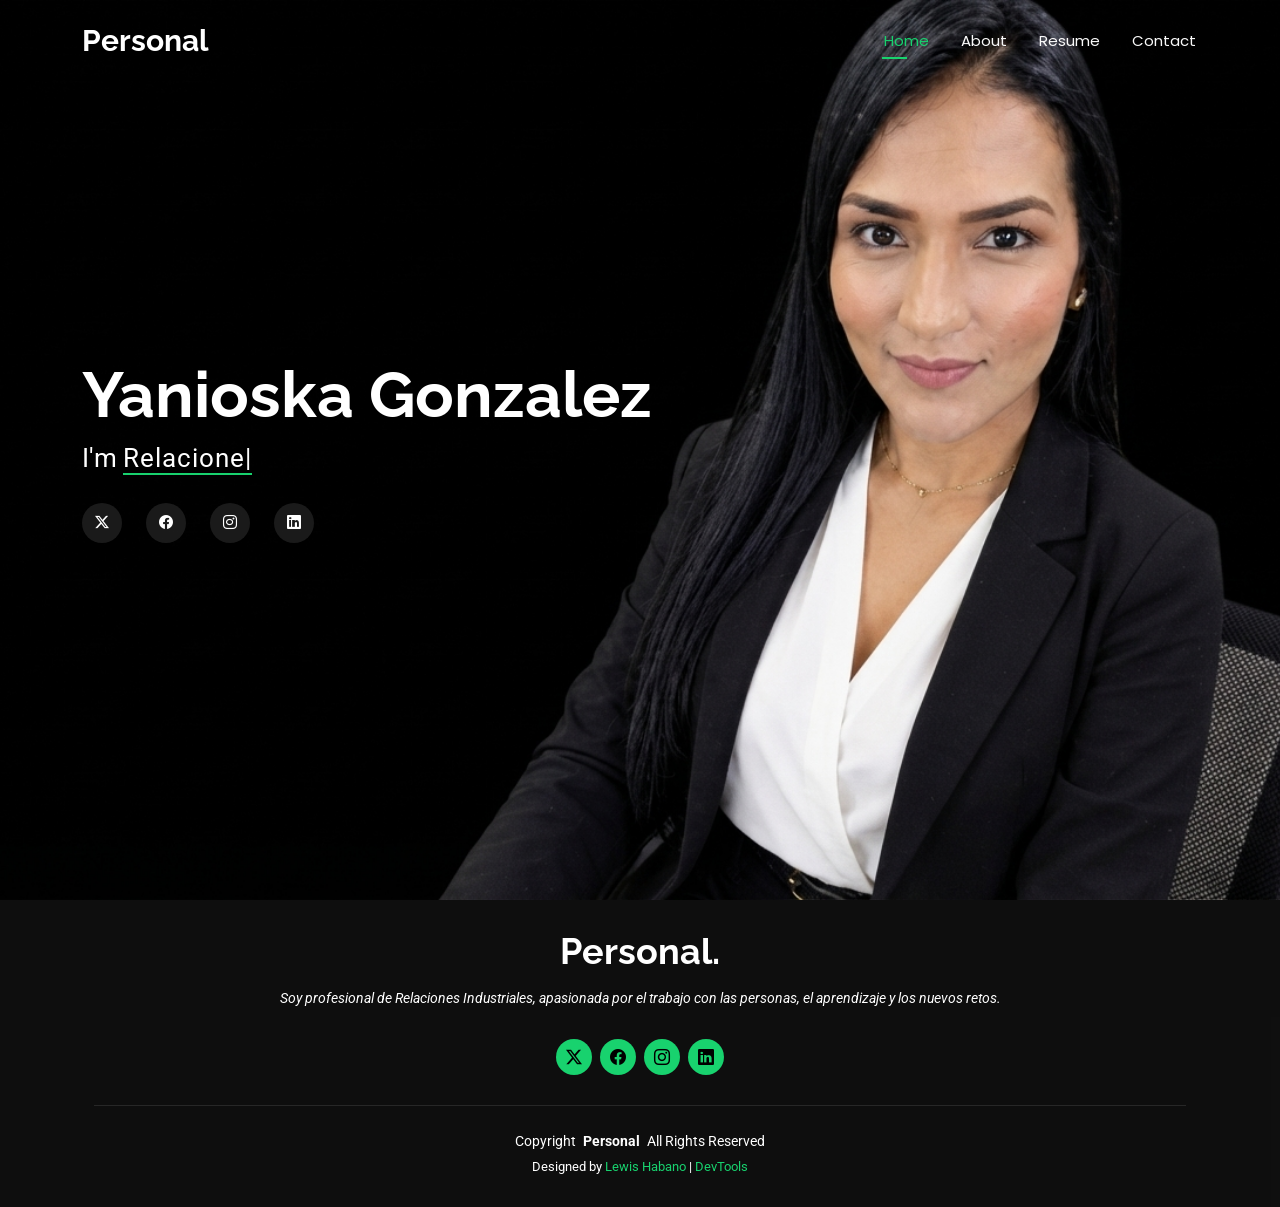
==== commit 41eb0e0f: "act finalll" ====
--- a/index.html
+++ b/index.html
@@ -68,10 +68,10 @@
     <!-- Hero Section -->
     <section id="hero" class="hero section dark-background">
 
-      <img src="assets/img/img10.jpeg" alt="" data-aos="fade-in">
+      <img src="assets/img/15.jfif" alt="" data-aos="fade-in">
 
       <div class="container" data-aos="zoom-out" data-aos-delay="100">
-        <b> <h1>Yanioska Gonzalez</h1> </b>
+        <b> <h2>Yanioska Gonzalez</h2> </b>
         <p>I'm <span class="typed" data-typed-items="Relaciones Industriales | Recursos Humanos | Creatividad"></span><span class="typed-cursor typed-cursor--blink"></span></p>
         <div class="social-links">
         <a href=""><i class="bi bi-twitter-x"></i></a>
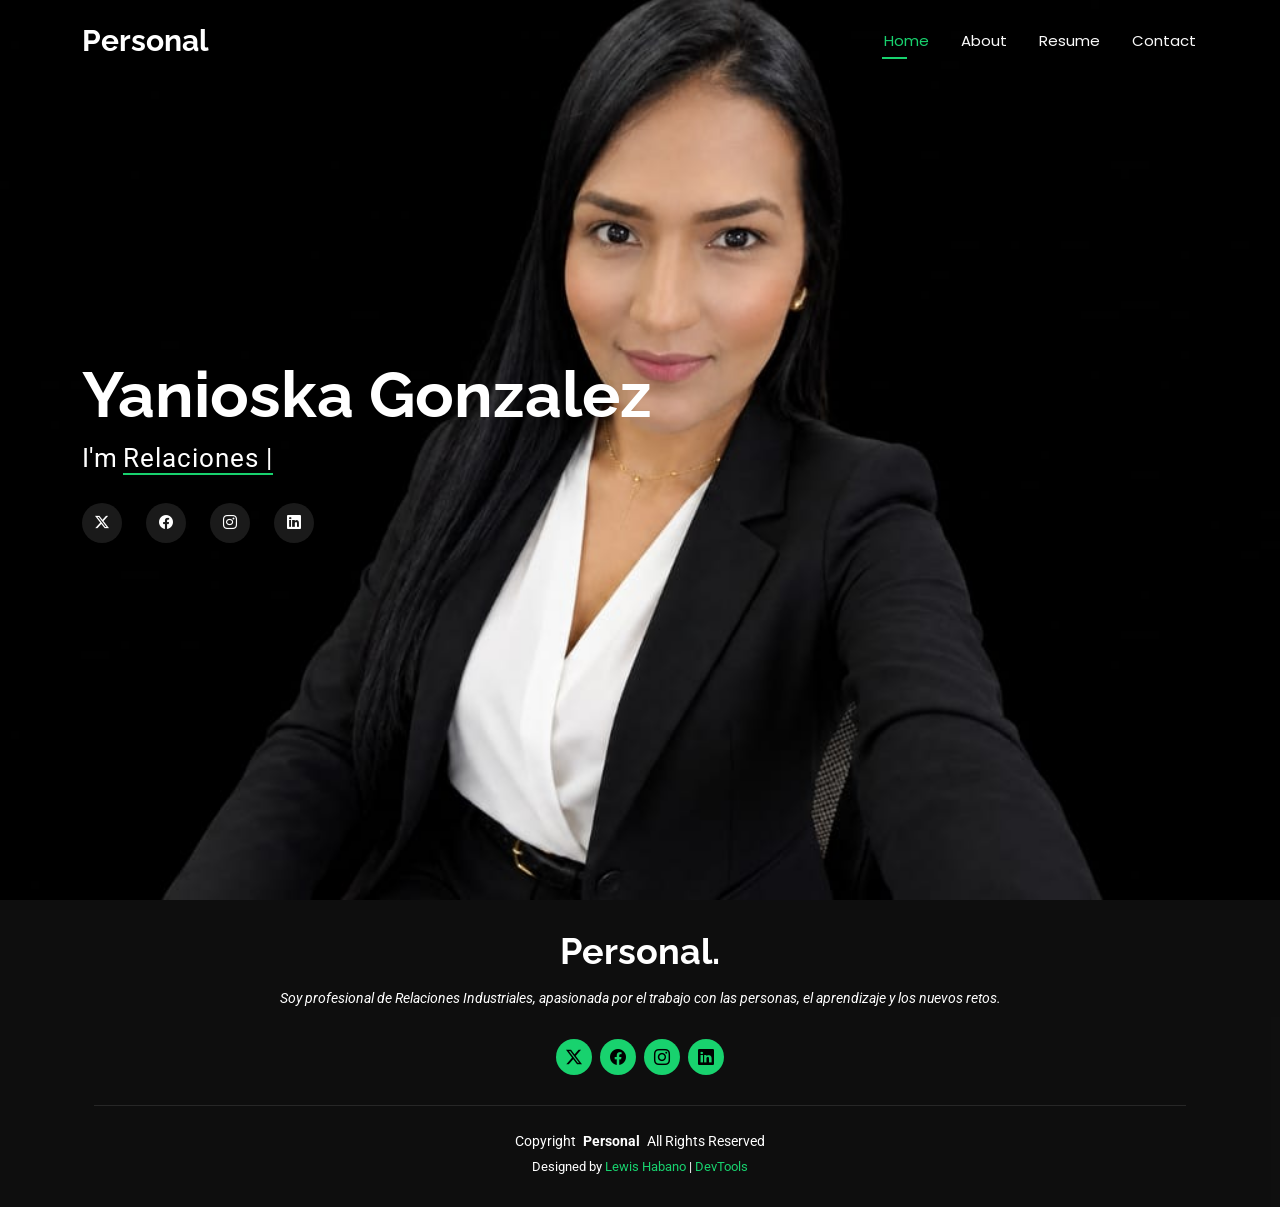
==== commit 00a4b10e: "foto" ====
--- a/index.html
+++ b/index.html
@@ -68,7 +68,7 @@
     <!-- Hero Section -->
     <section id="hero" class="hero section dark-background">
 
-      <img src="assets/img/15.jfif" alt="" data-aos="fade-in">
+      <img src="assets/img/img10.jpeg" alt="" data-aos="fade-in">
 
       <div class="container" data-aos="zoom-out" data-aos-delay="100">
         <b> <h2>Yanioska Gonzalez</h2> </b>
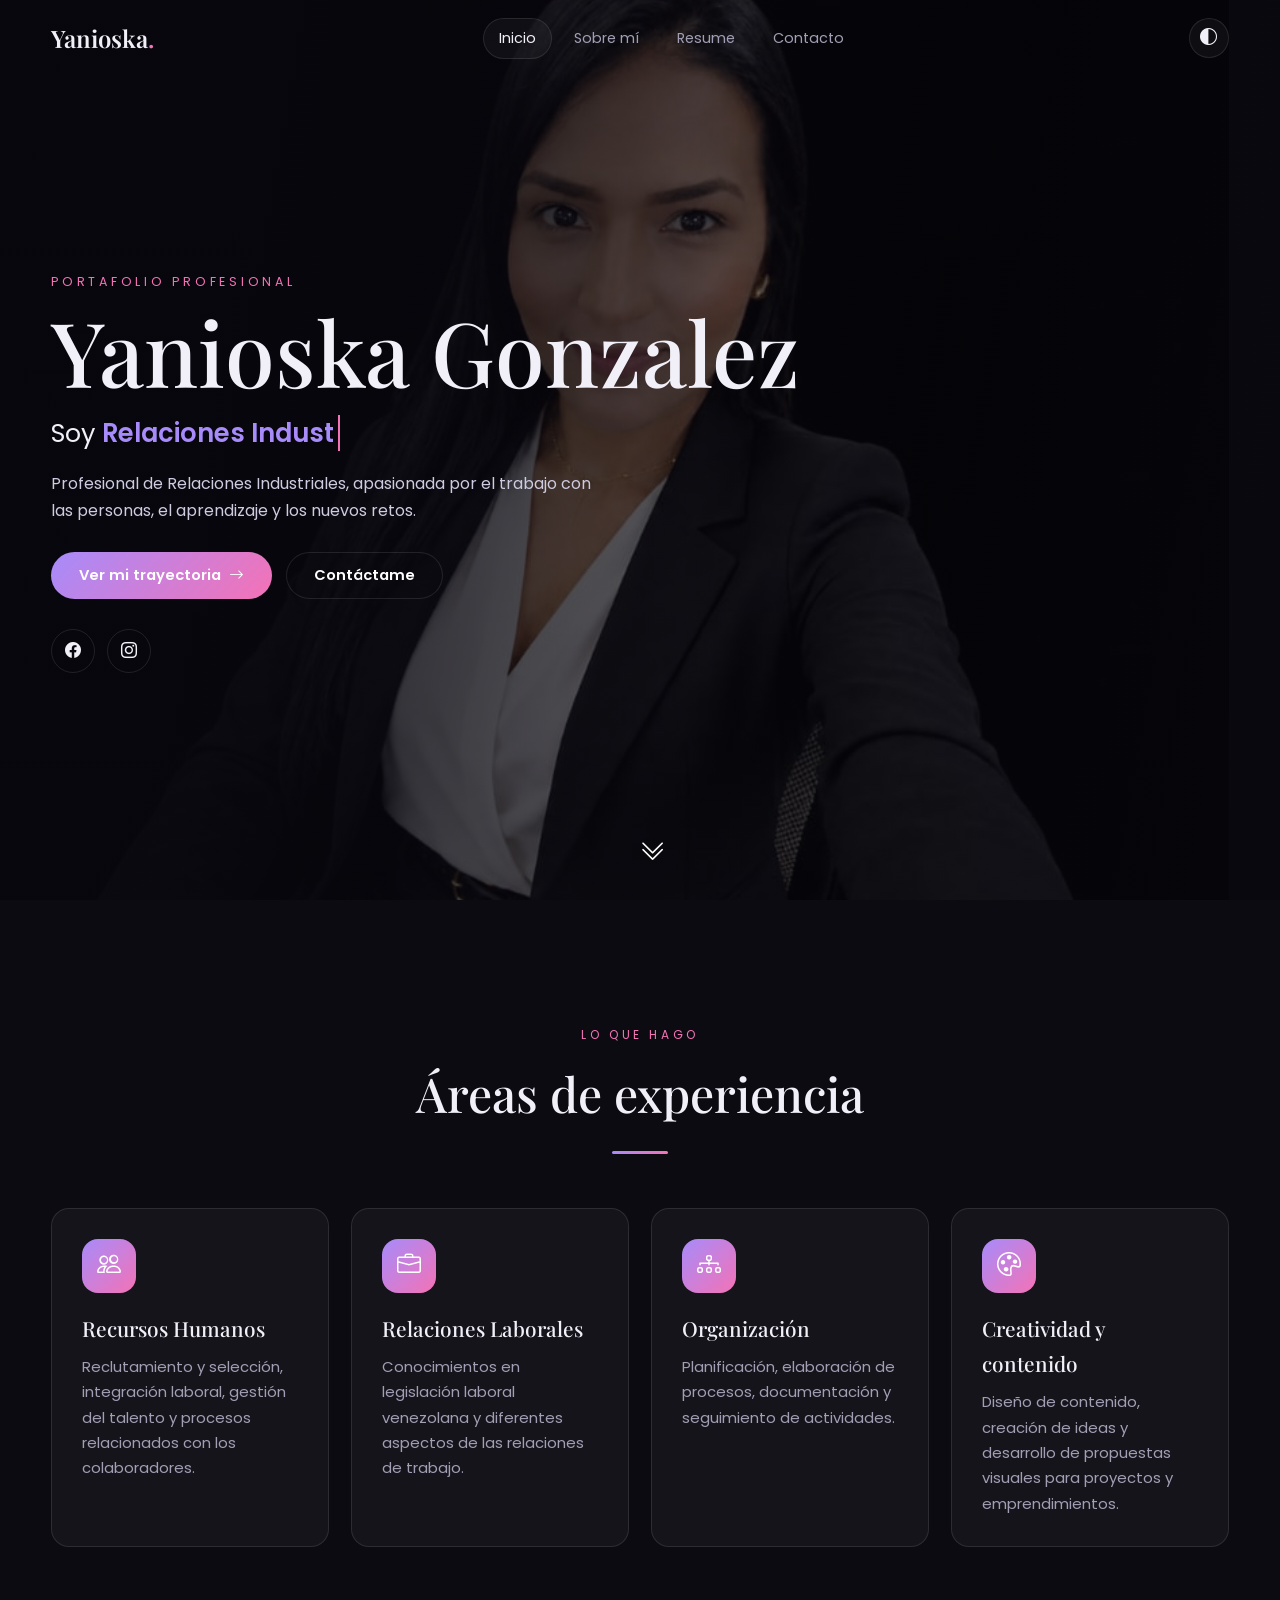
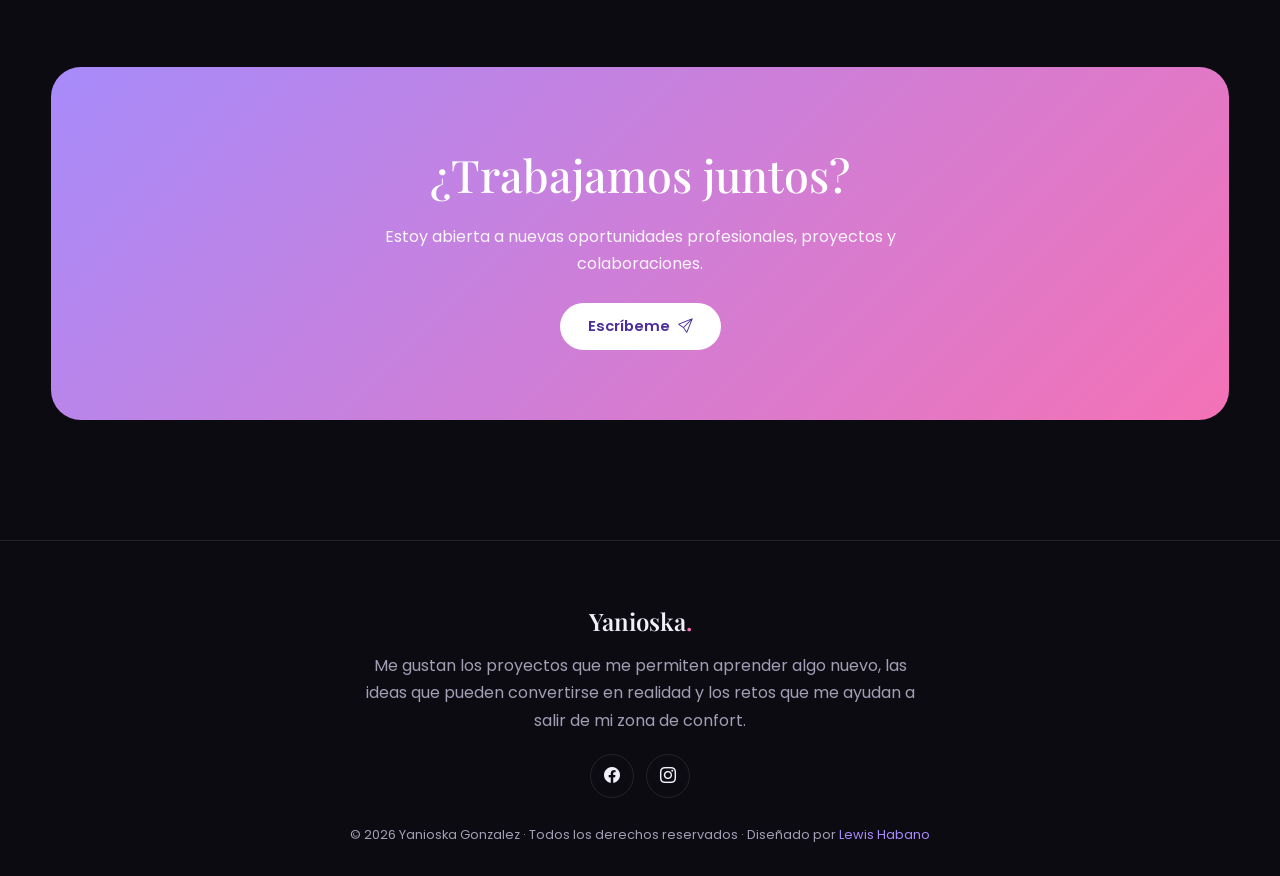
==== commit 3806e2ae: "Actiaclode" ====
--- a/index.html
+++ b/index.html
@@ -1,137 +1,60 @@
 <!DOCTYPE html>
-<html lang="en">
-
+<html lang="es">
 <head>
   <meta charset="utf-8">
-  <meta content="width=device-width, initial-scale=1.0" name="viewport">
-  <title>Yanioska Gonzalez.</title>
-  <meta name="description" content="">
-  <meta name="keywords" content="">
-
-  <!-- Favicons -->
+  <meta name="viewport" content="width=device-width, initial-scale=1.0">
+  <title>Yanioska Gonzalez · Relaciones Industriales y RR.HH.</title>
+  <meta name="description" content="Portafolio de Yanioska Gonzalez · Relaciones Industriales, Recursos Humanos y Creatividad.">
+  <meta name="theme-color" content="#0c0b12">
   <link href="assets/img/FotoYani.jpeg" rel="icon">
-  
-
-  <!-- Fonts -->
-  <link href="https://fonts.googleapis.com" rel="preconnect">
-  <link href="https://fonts.gstatic.com" rel="preconnect" crossorigin>
-  <link href="https://fonts.googleapis.com/css2?family=Roboto:ital,wght@0,100;0,300;0,400;0,500;0,700;0,900;1,100;1,300;1,400;1,500;1,700;1,900&family=Poppins:ital,wght@0,100;0,200;0,300;0,400;0,500;0,600;0,700;0,800;0,900;1,100;1,200;1,300;1,400;1,500;1,600;1,700;1,800;1,900&family=Raleway:ital,wght@0,100;0,200;0,300;0,400;0,500;0,600;0,700;0,800;0,900;1,100;1,200;1,300;1,400;1,500;1,600;1,700;1,800;1,900&display=swap" rel="stylesheet">
-
-  <!-- Vendor CSS Files -->
-  <link href="assets/vendor/bootstrap/css/bootstrap.min.css" rel="stylesheet">
-  <link href="assets/vendor/bootstrap-icons/bootstrap-icons.css" rel="stylesheet">
-  <link href="assets/vendor/aos/aos.css" rel="stylesheet">
-  <link href="assets/vendor/swiper/swiper-bundle.min.css" rel="stylesheet">
-  <link href="assets/vendor/glightbox/css/glightbox.min.css" rel="stylesheet">
-
-  <!-- Main CSS File -->
-  <link href="assets/css/main.css" rel="stylesheet">
-
-  <!-- =======================================================
-  * Template Name: Personal
-  * Template URL: https://bootstrapmade.com/personal-free-resume-bootstrap-template/
-  * Updated: Mar 05 2025 with Bootstrap v5.3.3
-  * Author: BootstrapMade.com
-  * License: https://bootstrapmade.com/license/
-  ======================================================== -->
+  <link href="https://fonts.googleapis.com" rel="preconnect"><link href="https://fonts.gstatic.com" rel="preconnect" crossorigin>
+  <link href="https://fonts.googleapis.com/css2?family=Playfair+Display:wght@400;500;600&family=Poppins:wght@300;400;500;600&display=swap" rel="stylesheet">
+  <link href="https://cdn.jsdelivr.net/npm/bootstrap-icons@1.11.3/font/bootstrap-icons.min.css" rel="stylesheet">
+  <link href="portfolio.css" rel="stylesheet">
+  <script>try{var t=localStorage.getItem('theme');if(t)document.documentElement.dataset.theme=t}catch(e){}</script>
 </head>
-
 <body class="index-page">
-
-  <header id="header" class="header d-flex align-items-center fixed-top">
-    <div class="container-fluid container-xl position-relative d-flex align-items-center justify-content-between">
-
-      <a href="index.html" class="logo d-flex align-items-center">
-        <!-- Uncomment the line below if you also wish to use an image logo -->
-        <!-- <img src="assets/img/logo.webp" alt=""> -->
-        <h1 class="sitename">Personal</h1>
-      </a>
-
-      <nav id="navmenu" class="navmenu">
-        <ul>
-          <li><a href="index.html" class="active">Home</a></li>
-          <li><a href="about.html">About</a></li>
-          <li><a href="resume.html">Resume</a></li>
-         
-          
-          
-          <li><a href="contact.html">Contact</a></li>
-        </ul>
-        <i class="mobile-nav-toggle d-xl-none bi bi-list"></i>
-      </nav>
-
-    </div>
-  </header>
-
-  <main class="main">
-
-    <!-- Hero Section -->
-    <section id="hero" class="hero section dark-background">
-
-      <img src="assets/img/img10.jpeg" alt="" data-aos="fade-in">
-
-      <div class="container" data-aos="zoom-out" data-aos-delay="100">
-        <b> <h2>Yanioska Gonzalez</h2> </b>
-        <p>I'm <span class="typed" data-typed-items="Relaciones Industriales | Recursos Humanos | Creatividad"></span><span class="typed-cursor typed-cursor--blink"></span></p>
-        <div class="social-links">
-        <a href=""><i class="bi bi-twitter-x"></i></a>
-          <a href="https://www.facebook.com/share/1FEgYSRhys/"target="_blank" ><i class="bi bi-facebook" ></i></a>
-          <a href="https://www.instagram.com/yaniiosk05?stkn=eThzeW83MzVmbmM=" target="_blank"><i class="bi bi-instagram"></i></a>
-          <a href="#"><i class="bi bi-linkedin"></i></a>
-        </div>
+  <div id="preloader"></div><div id="progress"></div><div id="glow"></div>
+  <header class="header"><div class="wrap nav">
+    <a href="index.html" class="logo">Yanioska<span>.</span></a>
+    <nav class="menu"><a href="index.html" class="active">Inicio</a><a href="about.html">Sobre mí</a><a href="resume.html">Resume</a><a href="contact.html">Contacto</a></nav>
+    <div style="display:flex;gap:10px"><button class="icon-btn" id="theme-toggle" aria-label="Cambiar tema"><i class="bi bi-circle-half"></i></button>
+    <button class="icon-btn" id="menu-btn" aria-label="Menú"><i class="bi bi-list"></i></button></div>
+  </div></header>
+  <main>
+    <section class="hero">
+      <img class="hero-bg" src="assets/img/img10.jpeg" alt="">
+      <div class="wrap hero-in" data-reveal>
+        <span class="eyebrow">Portafolio profesional</span>
+        <h1>Yanioska Gonzalez</h1>
+        <p class="lead">Soy <span class="typed" data-items="Relaciones Industriales|Recursos Humanos|Creatividad"></span></p>
+        <p class="sub">Profesional de Relaciones Industriales, apasionada por el trabajo con las personas, el aprendizaje y los nuevos retos.</p>
+        <div class="cta"><a class="btn" href="resume.html">Ver mi trayectoria <i class="bi bi-arrow-right"></i></a><a class="btn ghost" href="contact.html">Contáctame</a></div>
+        <div class="social">
+        <a href="https://www.facebook.com/share/1FEgYSRhys/" target="_blank" rel="noopener" aria-label="Facebook"><i class="bi bi-facebook"></i></a>
+        <a href="https://www.instagram.com/yaniiosk05?stkn=eThzeW83MzVmbmM=" target="_blank" rel="noopener" aria-label="Instagram"><i class="bi bi-instagram"></i></a>
       </div>
-
-    </section><!-- /Hero Section -->
-
+      </div>
+      <a class="scroll-hint" href="#areas" aria-label="Bajar"><i class="bi bi-chevron-double-down"></i></a>
+    </section>
+    <section id="areas" class="section"><div class="wrap">
+      <div class="title" data-reveal><small>Lo que hago</small><h2>Áreas de experiencia</h2></div>
+      <div class="grid g4"><div class="card tilt" data-reveal><div class="ico"><i class="bi bi-people"></i></div><h3>Recursos Humanos</h3><p>Reclutamiento y selección, integración laboral, gestión del talento y procesos relacionados con los colaboradores.</p></div><div class="card tilt" data-reveal><div class="ico"><i class="bi bi-briefcase"></i></div><h3>Relaciones Laborales</h3><p>Conocimientos en legislación laboral venezolana y diferentes aspectos de las relaciones de trabajo.</p></div><div class="card tilt" data-reveal><div class="ico"><i class="bi bi-diagram-3"></i></div><h3>Organización</h3><p>Planificación, elaboración de procesos, documentación y seguimiento de actividades.</p></div><div class="card tilt" data-reveal><div class="ico"><i class="bi bi-palette"></i></div><h3>Creatividad y contenido</h3><p>Diseño de contenido, creación de ideas y desarrollo de propuestas visuales para proyectos y emprendimientos.</p></div></div>
+    </div></section>
+    <section class="section" style="padding-top:0"><div class="wrap"><div class="band" data-reveal>
+      <h2>¿Trabajamos juntos?</h2><p>Estoy abierta a nuevas oportunidades profesionales, proyectos y colaboraciones.</p>
+      <a class="btn" href="contact.html">Escríbeme <i class="bi bi-send"></i></a></div></div></section>
   </main>
-
-  <footer id="footer" class="footer dark-background">
-    <div class="container">
-      <h3 class="sitename">Personal. </h3>
-      <p>Soy profesional de Relaciones Industriales, apasionada por el trabajo con las personas, el aprendizaje y los nuevos retos.</p>
-      <div class="social-links d-flex justify-content-center">
-        <a href=""><i class="bi bi-twitter-x"></i></a>
-         <a href="https://www.facebook.com/share/1FEgYSRhys/"target="_blank" ><i class="bi bi-facebook" ></i></a>
-          <a href="https://www.instagram.com/yaniiosk05?stkn=eThzeW83MzVmbmM=" target="_blank"><i class="bi bi-instagram"></i></a>
-       
-        <a href=""><i class="bi bi-linkedin"></i></a>
+  <footer class="footer"><div class="wrap">
+    <a href="index.html" class="logo">Yanioska<span>.</span></a>
+    <p>Me gustan los proyectos que me permiten aprender algo nuevo, las ideas que pueden convertirse en realidad y los retos que me ayudan a salir de mi zona de confort.</p>
+    <div class="social">
+        <a href="https://www.facebook.com/share/1FEgYSRhys/" target="_blank" rel="noopener" aria-label="Facebook"><i class="bi bi-facebook"></i></a>
+        <a href="https://www.instagram.com/yaniiosk05?stkn=eThzeW83MzVmbmM=" target="_blank" rel="noopener" aria-label="Instagram"><i class="bi bi-instagram"></i></a>
       </div>
-      <div class="container">
-        <div class="copyright">
-          <span>Copyright</span> <strong class="px-1 sitename">Personal</strong> <span>All Rights Reserved</span>
-        </div>
-        <div class="credits">
-          <!-- All the links in the footer should remain intact. -->
-          <!-- You can delete the links only if you've purchased the pro version. -->
-          <!-- Licensing information: https://bootstrapmade.com/license/ -->
-          <!-- Purchase the pro version with working PHP/AJAX contact form: [buy-url] -->
-          Designed by <a href="https://mi-portafolio-kohl.vercel.app/" target="_blank">Lewis Habano</a> | <a href="https://mi-portafolio-kohl.vercel.app/" target="_blank">DevTools</a>
-        </div> 
-      </div>
-    </div>
-  </footer>
-
-  <!-- Scroll Top -->
-  <a href="#" id="scroll-top" class="scroll-top d-flex align-items-center justify-content-center"><i class="bi bi-arrow-up-short"></i></a>
-
-  <!-- Preloader -->
-  <div id="preloader"></div>
-
-  <!-- Vendor JS Files -->
-  <script src="assets/vendor/bootstrap/js/bootstrap.bundle.min.js"></script>
-  <script src="assets/vendor/php-email-form/validate.js"></script>
-  <script src="assets/vendor/aos/aos.js"></script>
-  <script src="assets/vendor/typed.js/typed.umd.js"></script>
-  <script src="assets/vendor/purecounter/purecounter_vanilla.js"></script>
-  <script src="assets/vendor/waypoints/noframework.waypoints.js"></script>
-  <script src="assets/vendor/swiper/swiper-bundle.min.js"></script>
-  <script src="assets/vendor/glightbox/js/glightbox.min.js"></script>
-  <script src="assets/vendor/imagesloaded/imagesloaded.pkgd.min.js"></script>
-  <script src="assets/vendor/isotope-layout/isotope.pkgd.min.js"></script>
-
-  <!-- Main JS File -->
-  <script src="assets/js/main.js"></script>
-
+    <div class="copy-r">© 2026 Yanioska Gonzalez · Todos los derechos reservados · Diseñado por <a href="https://mi-portafolio-kohl.vercel.app/" target="_blank" rel="noopener">Lewis Habano</a></div>
+  </div></footer>
+  <button class="icon-btn" id="top" aria-label="Subir"><i class="bi bi-arrow-up-short"></i></button>
+  <script src="portfolio.js"></script>
 </body>
-
-</html>+</html>
--- a/portfolio.css
+++ b/portfolio.css
@@ -0,0 +1,92 @@
+/* Portafolio · Yanioska Gonzalez — tema moderno claro/oscuro */
+:root{--bg:#0c0b12;--bg2:#13121c;--card:rgba(255,255,255,.04);--line:rgba(255,255,255,.1);--text:#f1eff8;--muted:#a29fb5;--a:#a78bfa;--b:#f472b6;--grad:linear-gradient(135deg,var(--a),var(--b));--head:'Playfair Display',Georgia,serif;--body:'Poppins','Segoe UI',system-ui,sans-serif;--r:18px}
+[data-theme=light]{--bg:#faf9fd;--bg2:#f0eef8;--card:#fff;--line:rgba(30,20,60,.1);--text:#1b1730;--muted:#6b6785;--a:#7c5cf0;--b:#e0489a}
+*{margin:0;padding:0;box-sizing:border-box}html{scroll-behavior:smooth}
+body{font-family:var(--body);background:var(--bg);color:var(--text);line-height:1.7;overflow-x:hidden;transition:background .4s,color .4s}
+a{color:inherit;text-decoration:none}ul{list-style:none}img{max-width:100%;display:block}
+::selection{background:var(--a);color:#fff}
+#preloader{position:fixed;inset:0;z-index:999;background:var(--bg);display:grid;place-items:center;transition:opacity .6s,visibility .6s}
+#preloader::after{content:"";width:46px;height:46px;border-radius:50%;border:3px solid var(--line);border-top-color:var(--a);animation:spin 1s linear infinite}
+#preloader.hide{opacity:0;visibility:hidden}@keyframes spin{to{transform:rotate(360deg)}}
+#progress{position:fixed;top:0;left:0;height:3px;width:0;background:var(--grad);z-index:200}
+#glow{position:fixed;width:420px;height:420px;border-radius:50%;pointer-events:none;z-index:0;background:radial-gradient(circle,rgba(167,139,250,.14),transparent 65%);transform:translate(-50%,-50%);left:-999px;top:-999px}
+main,footer{position:relative;z-index:1}
+/* Cabecera */
+.header{position:fixed;top:0;inset-inline:0;z-index:100;padding:18px 0;transition:all .3s}
+.header.scrolled{padding:10px 0;background:color-mix(in srgb,var(--bg) 82%,transparent);backdrop-filter:blur(16px);border-bottom:1px solid var(--line)}
+.wrap{width:min(1180px,92%);margin:auto}.nav{display:flex;align-items:center;justify-content:space-between;gap:20px}
+.logo{font-family:var(--head);font-size:1.5rem;font-weight:600}.logo span{color:var(--b)}
+.menu{display:flex;align-items:center;gap:6px}
+.menu a{padding:8px 16px;border-radius:999px;font-size:.9rem;color:var(--muted);transition:all .25s}
+.menu a:hover,.menu a.active{color:var(--text);background:var(--card);box-shadow:inset 0 0 0 1px var(--line)}
+.icon-btn{width:40px;height:40px;border-radius:50%;border:1px solid var(--line);background:var(--card);color:var(--text);display:grid;place-items:center;cursor:pointer;font-size:1.05rem;transition:all .25s}
+.icon-btn:hover{border-color:var(--a);color:var(--a);transform:rotate(15deg)}
+#menu-btn{display:none}
+/* Botones */
+.btn{display:inline-flex;align-items:center;gap:8px;padding:13px 28px;border-radius:999px;border:none;background:var(--grad);color:#fff;font:600 .92rem var(--body);cursor:pointer;transition:transform .2s,box-shadow .3s}
+.btn:hover{transform:translateY(-3px);box-shadow:0 14px 34px rgba(167,139,250,.4)}
+.btn.ghost{background:transparent;color:var(--text);box-shadow:inset 0 0 0 1px var(--line)}.btn.ghost:hover{box-shadow:inset 0 0 0 1px var(--a);color:var(--a)}
+/* Hero */
+.hero{position:relative;min-height:100vh;display:grid;align-items:center;overflow:hidden}
+.hero-bg{position:absolute;inset:-4%;width:108%;height:108%;object-fit:cover;transition:transform .2s;z-index:0}
+.hero::before{content:"";position:absolute;inset:0;z-index:1;background:linear-gradient(100deg,rgba(8,7,14,.92) 20%,rgba(8,7,14,.55) 70%,rgba(8,7,14,.75))}
+.hero-in{position:relative;z-index:2;padding:120px 0 80px;color:#f1eff8}
+.eyebrow{display:inline-block;font-size:.78rem;letter-spacing:.3em;text-transform:uppercase;color:var(--b);margin-bottom:12px}
+.hero h1{font-family:var(--head);font-weight:500;font-size:clamp(2.6rem,8vw,5.6rem);line-height:1.05}
+.lead{font-size:clamp(1.1rem,2.6vw,1.6rem);margin:14px 0}.typed{color:var(--a);font-weight:600;border-right:2px solid var(--b);padding-right:4px;animation:blink .8s steps(1) infinite}
+@keyframes blink{50%{border-color:transparent}}
+.hero .sub{max-width:560px;color:#cfcbe0;margin-bottom:28px}.cta{display:flex;gap:14px;flex-wrap:wrap;margin-bottom:30px}
+.hero .btn.ghost{color:#fff}.social{display:flex;gap:12px}.social a{width:44px;height:44px;display:grid;place-items:center;border-radius:50%;border:1px solid var(--line);transition:all .25s}
+.social a:hover{background:var(--grad);border-color:transparent;transform:translateY(-4px)}
+.scroll-hint{position:absolute;bottom:26px;left:50%;z-index:2;color:#fff;font-size:1.6rem;animation:float 2s ease-in-out infinite}@keyframes float{50%{transform:translateY(8px)}}
+/* Secciones */
+.section{padding:clamp(70px,10vw,120px) 0}.alt{background:var(--bg2)}
+.title{text-align:center;margin-bottom:54px}.title small{color:var(--b);letter-spacing:.3em;text-transform:uppercase;font-size:.75rem}
+.title h2{font-family:var(--head);font-weight:500;font-size:clamp(2rem,5vw,3rem);margin-top:6px}.title p{color:var(--muted);max-width:620px;margin:12px auto 0}
+.title h2::after{content:"";display:block;width:56px;height:3px;border-radius:3px;background:var(--grad);margin:16px auto 0}
+.page-head{padding:150px 0 40px;text-align:center}.page-head h1{font-family:var(--head);font-weight:500;font-size:clamp(2.4rem,7vw,4.2rem)}
+.page-head p{color:var(--muted);max-width:640px;margin:14px auto}.crumbs{font-size:.85rem;color:var(--muted)}.crumbs a:hover{color:var(--a)}
+.grid{display:grid;gap:22px}.g4{grid-template-columns:repeat(auto-fit,minmax(240px,1fr))}.g2{grid-template-columns:repeat(auto-fit,minmax(300px,1fr))}
+.card{background:var(--card);border:1px solid var(--line);border-radius:var(--r);padding:30px;transition:transform .25s ease-out,border-color .3s,box-shadow .3s;transform-style:preserve-3d}
+.card:hover{border-color:var(--a);box-shadow:0 20px 50px rgba(124,92,240,.18)}
+.card .ico{width:54px;height:54px;border-radius:16px;display:grid;place-items:center;font-size:1.5rem;background:var(--grad);color:#fff;margin-bottom:18px}
+.card h3{font-family:var(--head);font-weight:500;font-size:1.3rem;margin-bottom:8px}.card p,.card li{color:var(--muted);font-size:.93rem}
+/* About */
+.about{display:grid;grid-template-columns:minmax(260px,380px) 1fr;gap:clamp(30px,6vw,70px);align-items:center}
+.photo{position:relative;border-radius:26px;padding:3px;background:var(--grad)}.photo img{border-radius:24px;width:100%;aspect-ratio:4/5;object-fit:cover}
+.photo::after{content:"";position:absolute;inset:18px -18px -18px 18px;border:1px solid var(--a);border-radius:26px;z-index:-1;opacity:.5}
+.about h2{font-family:var(--head);font-weight:500;font-size:clamp(1.5rem,3.4vw,2.2rem);line-height:1.3;margin-bottom:12px}.about p{color:var(--muted);margin-bottom:12px}
+.chips{display:grid;grid-template-columns:repeat(auto-fit,minmax(200px,1fr));gap:12px;margin:20px 0}
+.chip{display:flex;gap:12px;align-items:center;padding:12px 16px;border:1px solid var(--line);border-radius:14px;background:var(--card);font-size:.88rem;min-width:0}
+.chip i{color:var(--a);font-size:1.2rem}.chip b{display:block;font-size:.7rem;color:var(--muted);text-transform:uppercase;letter-spacing:.1em;font-weight:500}.chip span{overflow-wrap:anywhere}
+/* Habilidades */
+.skills{display:grid;grid-template-columns:repeat(auto-fit,minmax(320px,1fr));gap:26px 50px}
+.skill-top{display:flex;justify-content:space-between;gap:12px;font-size:.92rem;margin-bottom:8px}.skill-top i{font-style:normal;color:var(--a);font-weight:600}
+.bar{height:8px;border-radius:8px;background:var(--line);overflow:hidden}.bar span{display:block;height:100%;width:0;border-radius:8px;background:var(--grad);transition:width 1.4s cubic-bezier(.2,.8,.2,1)}
+/* Resume */
+.tabs{display:flex;justify-content:center;gap:10px;margin-bottom:40px;flex-wrap:wrap}.tabs button{padding:11px 26px;border-radius:999px;border:1px solid var(--line);background:var(--card);color:var(--muted);font:500 .9rem var(--body);cursor:pointer;transition:all .25s}
+.tabs button.on{background:var(--grad);color:#fff;border-color:transparent}.panel{display:none}.panel.on{display:block;animation:rise .6s both}
+.timeline{position:relative;max-width:820px;margin:auto;padding-left:34px;display:grid;gap:22px}.timeline::before{content:"";position:absolute;left:8px;top:6px;bottom:6px;width:2px;background:var(--line)}
+.tl{position:relative}.tl::before{content:"";position:absolute;left:-34px;top:30px;width:18px;height:18px;border-radius:50%;background:var(--bg);border:3px solid var(--a)}
+.tl h3{color:var(--text)}.tl em{display:block;color:var(--a);font-size:.88rem;margin-bottom:8px;font-style:normal}.tl ul{display:grid;gap:8px;margin-top:8px}.tl li{padding-left:22px;position:relative}.tl li::before{content:"✦";position:absolute;left:0;color:var(--b);font-size:.7rem;top:5px}
+/* Contacto */
+.info .card{display:flex;gap:16px;align-items:center;padding:22px}.info .ico{margin:0;flex:none}.info h3{font-size:1.05rem}.info p{word-break:break-word}
+.copy{margin-left:auto;flex:none}.form{max-width:820px;margin:40px auto 0;display:grid;gap:16px;grid-template-columns:1fr 1fr}.form .full{grid-column:1/-1}
+.form input,.form textarea{width:100%;padding:15px 18px;border-radius:14px;border:1px solid var(--line);background:var(--card);color:var(--text);font:inherit;transition:border-color .2s,box-shadow .2s}
+.form input:focus,.form textarea:focus{outline:none;border-color:var(--a);box-shadow:0 0 0 4px rgba(167,139,250,.18)}.form .btn{justify-self:center}
+.ok{display:none;text-align:center;color:#4ade80}
+/* CTA y pie */
+.band{text-align:center;padding:70px 20px;border-radius:30px;background:var(--grad);color:#fff}.band h2{font-family:var(--head);font-weight:500;font-size:clamp(1.8rem,4vw,2.8rem)}.band p{max-width:560px;margin:10px auto 26px;opacity:.92}
+.band .btn{background:#fff;color:#4c2d9a}
+.footer{padding:60px 0 30px;border-top:1px solid var(--line);text-align:center}.footer p{color:var(--muted);max-width:560px;margin:10px auto 20px}.footer .social{justify-content:center}
+.copy-r{margin-top:26px;font-size:.8rem;color:var(--muted)}.copy-r a{color:var(--a)}
+#top{position:fixed;right:22px;bottom:22px;z-index:90;opacity:0;visibility:hidden;transform:translateY(12px)}#top.show{opacity:1;visibility:visible;transform:none}
+.toast{position:fixed;bottom:26px;left:50%;transform:translateX(-50%);z-index:300;background:var(--bg2);border:1px solid var(--a);padding:12px 24px;border-radius:999px;box-shadow:0 14px 40px rgba(0,0,0,.4);animation:rise .3s both}
+/* Revelado al hacer scroll */
+[data-reveal]{opacity:0;transform:translateY(28px);transition:opacity .8s,transform .8s;transition-delay:var(--d,0s)}[data-reveal].in{opacity:1;transform:none}
+@keyframes rise{from{opacity:0;transform:translateY(16px)}}
+@media(max-width:860px){
+ #menu-btn{display:grid}.about{grid-template-columns:1fr}.photo{max-width:340px;margin:auto}.form{grid-template-columns:1fr}
+ .menu{position:fixed;inset:0;flex-direction:column;justify-content:center;gap:14px;background:var(--bg);opacity:0;visibility:hidden;transition:all .35s;z-index:-1}
+ .menu a{font-size:1.4rem;font-family:var(--head)}body.nav-open .menu{opacity:1;visibility:visible}.header .nav{position:relative;z-index:1}}
+@media(prefers-reduced-motion:reduce){*{animation:none!important;transition:none!important}[data-reveal]{opacity:1;transform:none}}
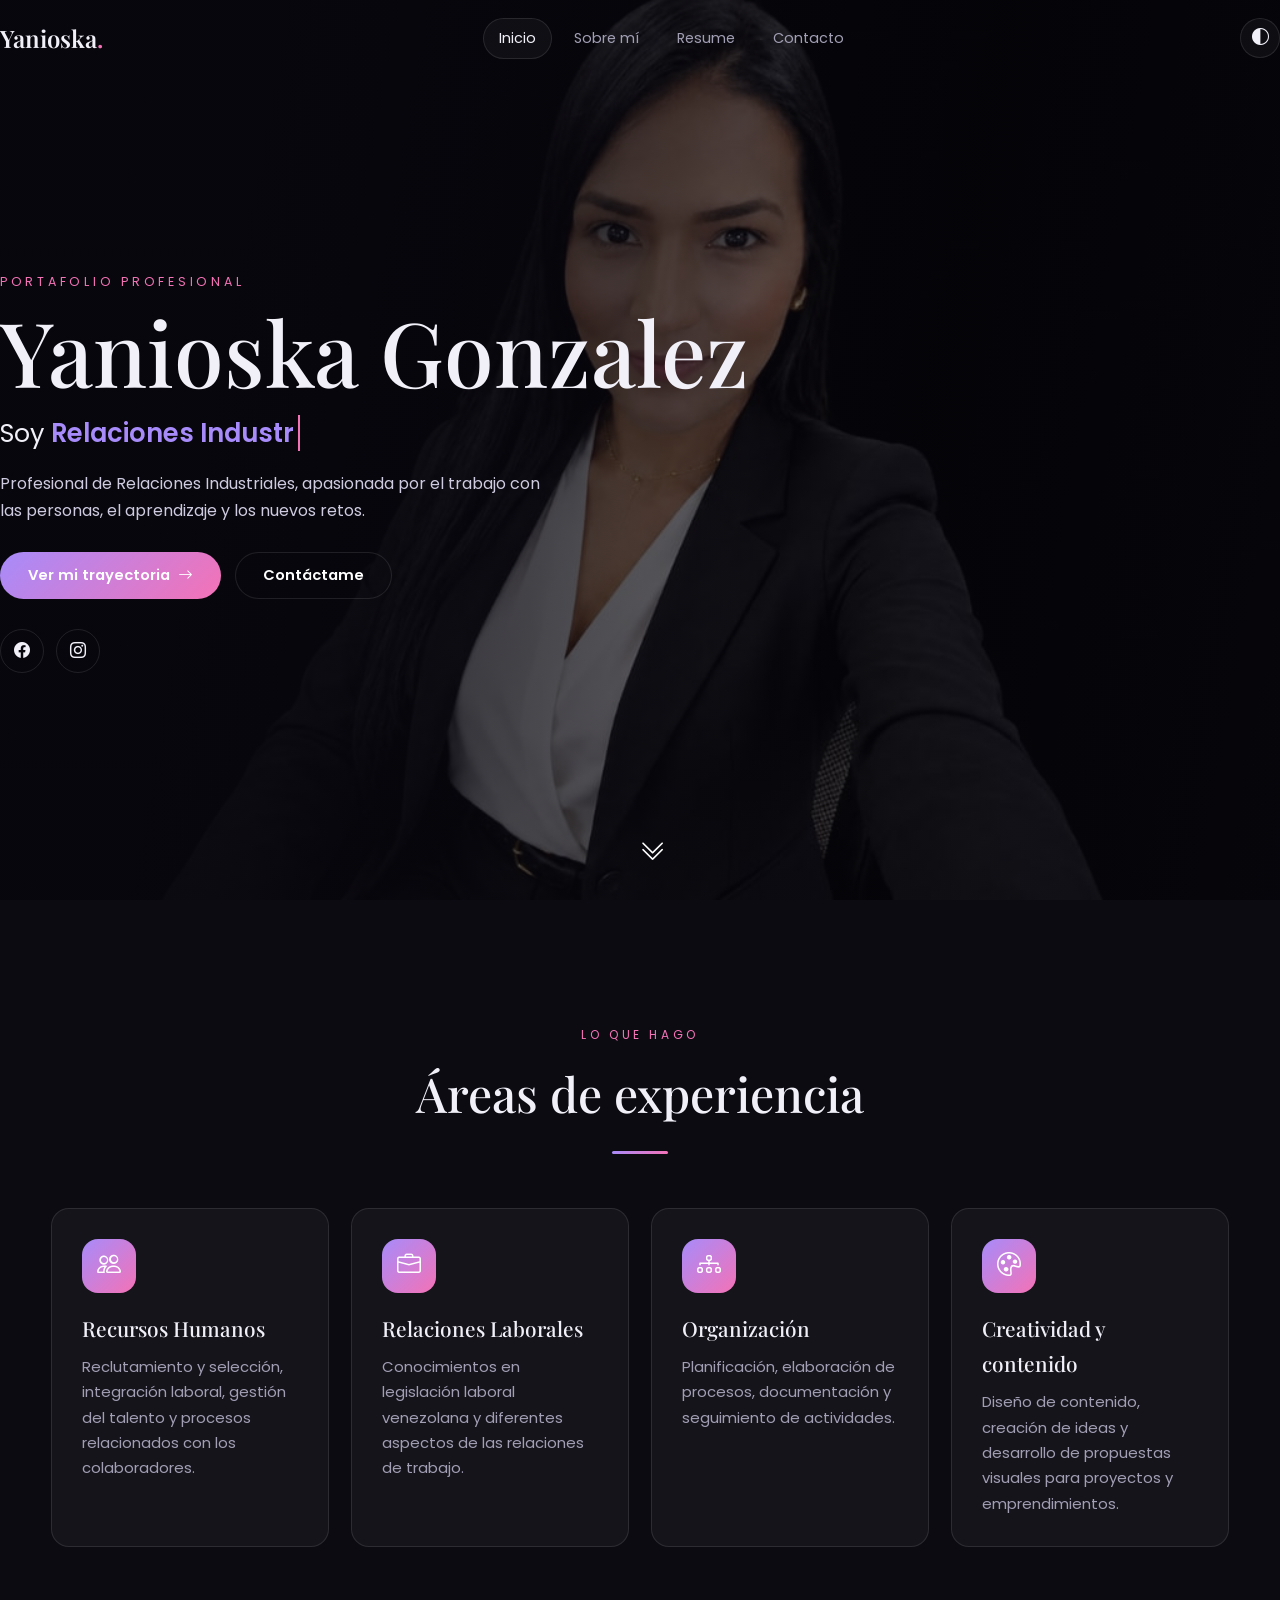
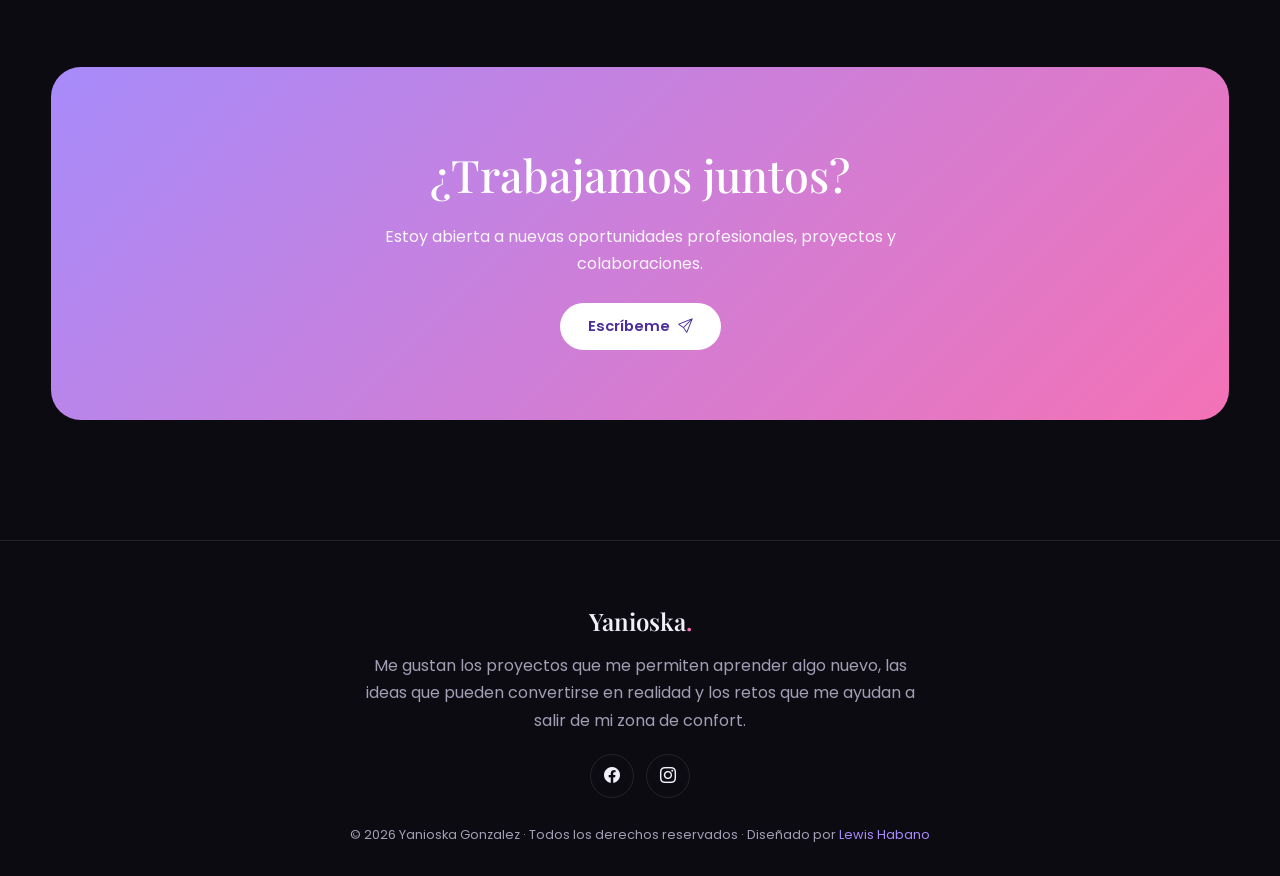
==== commit c2e54471: "fffff" ====
--- a/index.html
+++ b/index.html
@@ -2,7 +2,7 @@
 <html lang="es">
 <head>
   <meta charset="utf-8">
-  <meta name="viewport" content="width=device-width, initial-scale=1.0">
+  <meta name="viewport" content="width=device-width, initial-scale=1.0, maximum-scale=1.0, user-scalable=no">
   <title>Yanioska Gonzalez · Relaciones Industriales y RR.HH.</title>
   <meta name="description" content="Portafolio de Yanioska Gonzalez · Relaciones Industriales, Recursos Humanos y Creatividad.">
   <meta name="theme-color" content="#0c0b12">
--- a/portfolio.css
+++ b/portfolio.css
@@ -1,25 +1,26 @@
 /* Portafolio · Yanioska Gonzalez — tema moderno claro/oscuro */
 :root{--bg:#0c0b12;--bg2:#13121c;--card:rgba(255,255,255,.04);--line:rgba(255,255,255,.1);--text:#f1eff8;--muted:#a29fb5;--a:#a78bfa;--b:#f472b6;--grad:linear-gradient(135deg,var(--a),var(--b));--head:'Playfair Display',Georgia,serif;--body:'Poppins','Segoe UI',system-ui,sans-serif;--r:18px}
 [data-theme=light]{--bg:#faf9fd;--bg2:#f0eef8;--card:#fff;--line:rgba(30,20,60,.1);--text:#1b1730;--muted:#6b6785;--a:#7c5cf0;--b:#e0489a}
-*{margin:0;padding:0;box-sizing:border-box}html{scroll-behavior:smooth}
-body{font-family:var(--body);background:var(--bg);color:var(--text);line-height:1.7;overflow-x:hidden;transition:background .4s,color .4s}
+*,*::before,*::after{margin:0;padding:0;box-sizing:border-box}
+html{scroll-behavior:smooth;width:100%;height:100%;overflow-x:hidden}
+body{font-family:var(--body);background:var(--bg);color:var(--text);line-height:1.7;width:100%;min-height:100vh;overflow-x:hidden;transition:background .4s,color .4s;-webkit-text-size-adjust:100%}
 a{color:inherit;text-decoration:none}ul{list-style:none}img{max-width:100%;display:block}
 ::selection{background:var(--a);color:#fff}
 #preloader{position:fixed;inset:0;z-index:999;background:var(--bg);display:grid;place-items:center;transition:opacity .6s,visibility .6s}
 #preloader::after{content:"";width:46px;height:46px;border-radius:50%;border:3px solid var(--line);border-top-color:var(--a);animation:spin 1s linear infinite}
 #preloader.hide{opacity:0;visibility:hidden}@keyframes spin{to{transform:rotate(360deg)}}
 #progress{position:fixed;top:0;left:0;height:3px;width:0;background:var(--grad);z-index:200}
-#glow{position:fixed;width:420px;height:420px;border-radius:50%;pointer-events:none;z-index:0;background:radial-gradient(circle,rgba(167,139,250,.14),transparent 65%);transform:translate(-50%,-50%);left:-999px;top:-999px}
-main,footer{position:relative;z-index:1}
+#glow{position:fixed;width:300px;height:300px;border-radius:50%;pointer-events:none;z-index:0;background:radial-gradient(circle,rgba(167,139,250,.14),transparent 65%);transform:translate(-50%,-50%);left:-999px;top:-999px}
+main,footer{position:relative;z-index:1;width:100%}
 /* Cabecera */
-.header{position:fixed;top:0;inset-inline:0;z-index:100;padding:18px 0;transition:all .3s}
+.header{position:fixed;top:0;inset-inline:0;z-index:100;padding:18px 0;transition:all .3s;width:100%}
 .header.scrolled{padding:10px 0;background:color-mix(in srgb,var(--bg) 82%,transparent);backdrop-filter:blur(16px);border-bottom:1px solid var(--line)}
-.wrap{width:min(1180px,92%);margin:auto}.nav{display:flex;align-items:center;justify-content:space-between;gap:20px}
+.wrap{width:min(1180px,92%);margin:auto}.nav{display:flex;align-items:center;justify-content:space-between;gap:20px;width:100%}
 .logo{font-family:var(--head);font-size:1.5rem;font-weight:600}.logo span{color:var(--b)}
 .menu{display:flex;align-items:center;gap:6px}
 .menu a{padding:8px 16px;border-radius:999px;font-size:.9rem;color:var(--muted);transition:all .25s}
 .menu a:hover,.menu a.active{color:var(--text);background:var(--card);box-shadow:inset 0 0 0 1px var(--line)}
-.icon-btn{width:40px;height:40px;border-radius:50%;border:1px solid var(--line);background:var(--card);color:var(--text);display:grid;place-items:center;cursor:pointer;font-size:1.05rem;transition:all .25s}
+.icon-btn{width:40px;height:40px;border-radius:50%;border:1px solid var(--line);background:var(--card);color:var(--text);display:grid;place-items:center;cursor:pointer;font-size:1.05rem;transition:all .25s;flex-shrink:0}
 .icon-btn:hover{border-color:var(--a);color:var(--a);transform:rotate(15deg)}
 #menu-btn{display:none}
 /* Botones */
@@ -27,66 +28,66 @@
 .btn:hover{transform:translateY(-3px);box-shadow:0 14px 34px rgba(167,139,250,.4)}
 .btn.ghost{background:transparent;color:var(--text);box-shadow:inset 0 0 0 1px var(--line)}.btn.ghost:hover{box-shadow:inset 0 0 0 1px var(--a);color:var(--a)}
 /* Hero */
-.hero{position:relative;min-height:100vh;display:grid;align-items:center;overflow:hidden}
-.hero-bg{position:absolute;inset:-4%;width:108%;height:108%;object-fit:cover;transition:transform .2s;z-index:0}
+.hero{position:relative;min-height:100vh;display:grid;align-items:center;overflow:hidden;width:100%}
+.hero-bg{position:absolute;inset:0;width:100%;height:100%;object-fit:cover;transition:transform .2s;z-index:0}
 .hero::before{content:"";position:absolute;inset:0;z-index:1;background:linear-gradient(100deg,rgba(8,7,14,.92) 20%,rgba(8,7,14,.55) 70%,rgba(8,7,14,.75))}
-.hero-in{position:relative;z-index:2;padding:120px 0 80px;color:#f1eff8}
+.hero-in{position:relative;z-index:2;padding:120px 0 80px;color:#f1eff8;width:100%}
 .eyebrow{display:inline-block;font-size:.78rem;letter-spacing:.3em;text-transform:uppercase;color:var(--b);margin-bottom:12px}
-.hero h1{font-family:var(--head);font-weight:500;font-size:clamp(2.6rem,8vw,5.6rem);line-height:1.05}
+.hero h1{font-family:var(--head);font-weight:500;font-size:clamp(2.4rem,7vw,5.6rem);line-height:1.05;word-break:break-word}
 .lead{font-size:clamp(1.1rem,2.6vw,1.6rem);margin:14px 0}.typed{color:var(--a);font-weight:600;border-right:2px solid var(--b);padding-right:4px;animation:blink .8s steps(1) infinite}
 @keyframes blink{50%{border-color:transparent}}
 .hero .sub{max-width:560px;color:#cfcbe0;margin-bottom:28px}.cta{display:flex;gap:14px;flex-wrap:wrap;margin-bottom:30px}
-.hero .btn.ghost{color:#fff}.social{display:flex;gap:12px}.social a{width:44px;height:44px;display:grid;place-items:center;border-radius:50%;border:1px solid var(--line);transition:all .25s}
+.hero .btn.ghost{color:#fff}.social{display:flex;gap:12px;flex-wrap:wrap}.social a{width:44px;height:44px;display:grid;place-items:center;border-radius:50%;border:1px solid var(--line);transition:all .25s;flex-shrink:0}
 .social a:hover{background:var(--grad);border-color:transparent;transform:translateY(-4px)}
 .scroll-hint{position:absolute;bottom:26px;left:50%;z-index:2;color:#fff;font-size:1.6rem;animation:float 2s ease-in-out infinite}@keyframes float{50%{transform:translateY(8px)}}
 /* Secciones */
-.section{padding:clamp(70px,10vw,120px) 0}.alt{background:var(--bg2)}
-.title{text-align:center;margin-bottom:54px}.title small{color:var(--b);letter-spacing:.3em;text-transform:uppercase;font-size:.75rem}
+.section{padding:clamp(70px,10vw,120px) 0;width:100%}.alt{background:var(--bg2)}
+.title{text-align:center;margin-bottom:54px;padding:0 10px}.title small{color:var(--b);letter-spacing:.3em;text-transform:uppercase;font-size:.75rem}
 .title h2{font-family:var(--head);font-weight:500;font-size:clamp(2rem,5vw,3rem);margin-top:6px}.title p{color:var(--muted);max-width:620px;margin:12px auto 0}
 .title h2::after{content:"";display:block;width:56px;height:3px;border-radius:3px;background:var(--grad);margin:16px auto 0}
-.page-head{padding:150px 0 40px;text-align:center}.page-head h1{font-family:var(--head);font-weight:500;font-size:clamp(2.4rem,7vw,4.2rem)}
+.page-head{padding:150px 0 40px;text-align:center;width:100%}.page-head h1{font-family:var(--head);font-weight:500;font-size:clamp(2.4rem,7vw,4.2rem)}
 .page-head p{color:var(--muted);max-width:640px;margin:14px auto}.crumbs{font-size:.85rem;color:var(--muted)}.crumbs a:hover{color:var(--a)}
-.grid{display:grid;gap:22px}.g4{grid-template-columns:repeat(auto-fit,minmax(240px,1fr))}.g2{grid-template-columns:repeat(auto-fit,minmax(300px,1fr))}
-.card{background:var(--card);border:1px solid var(--line);border-radius:var(--r);padding:30px;transition:transform .25s ease-out,border-color .3s,box-shadow .3s;transform-style:preserve-3d}
+.grid{display:grid;gap:22px;width:100%}.g4{grid-template-columns:repeat(auto-fit,minmax(240px,1fr))}.g2{grid-template-columns:repeat(auto-fit,minmax(min(100%,300px),1fr))}
+.card{background:var(--card);border:1px solid var(--line);border-radius:var(--r);padding:30px;transition:transform .25s ease-out,border-color .3s,box-shadow .3s;transform-style:preserve-3d;width:100%;word-break:break-word}
 .card:hover{border-color:var(--a);box-shadow:0 20px 50px rgba(124,92,240,.18)}
-.card .ico{width:54px;height:54px;border-radius:16px;display:grid;place-items:center;font-size:1.5rem;background:var(--grad);color:#fff;margin-bottom:18px}
+.card .ico{width:54px;height:54px;border-radius:16px;display:grid;place-items:center;font-size:1.5rem;background:var(--grad);color:#fff;margin-bottom:18px;flex-shrink:0}
 .card h3{font-family:var(--head);font-weight:500;font-size:1.3rem;margin-bottom:8px}.card p,.card li{color:var(--muted);font-size:.93rem}
 /* About */
-.about{display:grid;grid-template-columns:minmax(260px,380px) 1fr;gap:clamp(30px,6vw,70px);align-items:center}
-.photo{position:relative;border-radius:26px;padding:3px;background:var(--grad)}.photo img{border-radius:24px;width:100%;aspect-ratio:4/5;object-fit:cover}
+.about{display:grid;grid-template-columns:minmax(240px,380px) 1fr;gap:clamp(30px,6vw,70px);align-items:center;width:100%}
+.photo{position:relative;border-radius:26px;padding:3px;background:var(--grad);width:100%}.photo img{border-radius:24px;width:100%;aspect-ratio:4/5;object-fit:cover}
 .photo::after{content:"";position:absolute;inset:18px -18px -18px 18px;border:1px solid var(--a);border-radius:26px;z-index:-1;opacity:.5}
 .about h2{font-family:var(--head);font-weight:500;font-size:clamp(1.5rem,3.4vw,2.2rem);line-height:1.3;margin-bottom:12px}.about p{color:var(--muted);margin-bottom:12px}
-.chips{display:grid;grid-template-columns:repeat(auto-fit,minmax(200px,1fr));gap:12px;margin:20px 0}
+.chips{display:grid;grid-template-columns:repeat(auto-fit,minmax(200px,1fr));gap:12px;margin:20px 0;width:100%}
 .chip{display:flex;gap:12px;align-items:center;padding:12px 16px;border:1px solid var(--line);border-radius:14px;background:var(--card);font-size:.88rem;min-width:0}
-.chip i{color:var(--a);font-size:1.2rem}.chip b{display:block;font-size:.7rem;color:var(--muted);text-transform:uppercase;letter-spacing:.1em;font-weight:500}.chip span{overflow-wrap:anywhere}
+.chip i{color:var(--a);font-size:1.2rem;flex-shrink:0}.chip b{display:block;font-size:.7rem;color:var(--muted);text-transform:uppercase;letter-spacing:.1em;font-weight:500}.chip span{overflow-wrap:anywhere}
 /* Habilidades */
-.skills{display:grid;grid-template-columns:repeat(auto-fit,minmax(320px,1fr));gap:26px 50px}
-.skill-top{display:flex;justify-content:space-between;gap:12px;font-size:.92rem;margin-bottom:8px}.skill-top i{font-style:normal;color:var(--a);font-weight:600}
-.bar{height:8px;border-radius:8px;background:var(--line);overflow:hidden}.bar span{display:block;height:100%;width:0;border-radius:8px;background:var(--grad);transition:width 1.4s cubic-bezier(.2,.8,.2,1)}
+.skills{display:grid;grid-template-columns:repeat(auto-fit,minmax(280px,1fr));gap:26px 50px;width:100%}
+.skill-top{display:flex;justify-content:space-between;gap:12px;font-size:.92rem;margin-bottom:8px}.skill-top i{font-style:normal;color:var(--a);font-weight:600;flex-shrink:0}
+.bar{height:8px;border-radius:8px;background:var(--line);overflow:hidden;width:100%}.bar span{display:block;height:100%;width:0;border-radius:8px;background:var(--grad);transition:width 1.4s cubic-bezier(.2,.8,.2,1)}
 /* Resume */
 .tabs{display:flex;justify-content:center;gap:10px;margin-bottom:40px;flex-wrap:wrap}.tabs button{padding:11px 26px;border-radius:999px;border:1px solid var(--line);background:var(--card);color:var(--muted);font:500 .9rem var(--body);cursor:pointer;transition:all .25s}
-.tabs button.on{background:var(--grad);color:#fff;border-color:transparent}.panel{display:none}.panel.on{display:block;animation:rise .6s both}
-.timeline{position:relative;max-width:820px;margin:auto;padding-left:34px;display:grid;gap:22px}.timeline::before{content:"";position:absolute;left:8px;top:6px;bottom:6px;width:2px;background:var(--line)}
-.tl{position:relative}.tl::before{content:"";position:absolute;left:-34px;top:30px;width:18px;height:18px;border-radius:50%;background:var(--bg);border:3px solid var(--a)}
-.tl h3{color:var(--text)}.tl em{display:block;color:var(--a);font-size:.88rem;margin-bottom:8px;font-style:normal}.tl ul{display:grid;gap:8px;margin-top:8px}.tl li{padding-left:22px;position:relative}.tl li::before{content:"✦";position:absolute;left:0;color:var(--b);font-size:.7rem;top:5px}
+.tabs button.on{background:var(--grad);color:#fff;border-color:transparent}.panel{display:none;width:100%}.panel.on{display:block;animation:rise .6s both}
+.timeline{position:relative;max-width:820px;margin:auto;padding-left:34px;display:grid;gap:22px;width:100%}.timeline::before{content:"";position:absolute;left:8px;top:6px;bottom:6px;width:2px;background:var(--line)}
+.tl{position:relative;width:100%}.tl::before{content:"";position:absolute;left:-34px;top:30px;width:18px;height:18px;border-radius:50%;background:var(--bg);border:3px solid var(--a)}
+.tl h3{color:var(--text)}.tl em{display:block;color:var(--a);font-size:.88rem;margin-bottom:8px;font-style:normal}.tl ul{display:grid;gap:8px;margin-top:8px}.tl li{padding-left:22px;position:relative;overflow-wrap:anywhere}.tl li::before{content:"✦";position:absolute;left:0;color:var(--b);font-size:.7rem;top:5px}
 /* Contacto */
 .info .card{display:flex;gap:16px;align-items:center;padding:22px}.info .ico{margin:0;flex:none}.info h3{font-size:1.05rem}.info p{word-break:break-word}
-.copy{margin-left:auto;flex:none}.form{max-width:820px;margin:40px auto 0;display:grid;gap:16px;grid-template-columns:1fr 1fr}.form .full{grid-column:1/-1}
+.copy{margin-left:auto;flex:none}.form{max-width:820px;margin:40px auto 0;display:grid;gap:16px;grid-template-columns:1fr 1fr;width:100%}.form .full{grid-column:1/-1}
 .form input,.form textarea{width:100%;padding:15px 18px;border-radius:14px;border:1px solid var(--line);background:var(--card);color:var(--text);font:inherit;transition:border-color .2s,box-shadow .2s}
 .form input:focus,.form textarea:focus{outline:none;border-color:var(--a);box-shadow:0 0 0 4px rgba(167,139,250,.18)}.form .btn{justify-self:center}
 .ok{display:none;text-align:center;color:#4ade80}
 /* CTA y pie */
-.band{text-align:center;padding:70px 20px;border-radius:30px;background:var(--grad);color:#fff}.band h2{font-family:var(--head);font-weight:500;font-size:clamp(1.8rem,4vw,2.8rem)}.band p{max-width:560px;margin:10px auto 26px;opacity:.92}
+.band{text-align:center;padding:70px 20px;border-radius:30px;background:var(--grad);color:#fff;width:100%}.band h2{font-family:var(--head);font-weight:500;font-size:clamp(1.8rem,4vw,2.8rem)}.band p{max-width:560px;margin:10px auto 26px;opacity:.92}
 .band .btn{background:#fff;color:#4c2d9a}
-.footer{padding:60px 0 30px;border-top:1px solid var(--line);text-align:center}.footer p{color:var(--muted);max-width:560px;margin:10px auto 20px}.footer .social{justify-content:center}
+.footer{padding:60px 0 30px;border-top:1px solid var(--line);text-align:center;width:100%}.footer p{color:var(--muted);max-width:560px;margin:10px auto 20px}.footer .social{justify-content:center}
 .copy-r{margin-top:26px;font-size:.8rem;color:var(--muted)}.copy-r a{color:var(--a)}
-#top{position:fixed;right:22px;bottom:22px;z-index:90;opacity:0;visibility:hidden;transform:translateY(12px)}#top.show{opacity:1;visibility:visible;transform:none}
-.toast{position:fixed;bottom:26px;left:50%;transform:translateX(-50%);z-index:300;background:var(--bg2);border:1px solid var(--a);padding:12px 24px;border-radius:999px;box-shadow:0 14px 40px rgba(0,0,0,.4);animation:rise .3s both}
+#top{position:fixed;right:22px;bottom:max(22px, env(safe-area-inset-bottom));z-index:90;opacity:0;visibility:hidden;transform:translateY(12px)}#top.show{opacity:1;visibility:visible;transform:none}
+.toast{position:fixed;bottom:26px;left:50%;transform:translateX(-50%);z-index:300;background:var(--bg2);border:1px solid var(--a);padding:12px 24px;border-radius:999px;box-shadow:0 14px 40px rgba(0,0,0,.4);animation:rise .3s both;max-width:90%;text-align:center}
 /* Revelado al hacer scroll */
 [data-reveal]{opacity:0;transform:translateY(28px);transition:opacity .8s,transform .8s;transition-delay:var(--d,0s)}[data-reveal].in{opacity:1;transform:none}
 @keyframes rise{from{opacity:0;transform:translateY(16px)}}
 @media(max-width:860px){
  #menu-btn{display:grid}.about{grid-template-columns:1fr}.photo{max-width:340px;margin:auto}.form{grid-template-columns:1fr}
- .menu{position:fixed;inset:0;flex-direction:column;justify-content:center;gap:14px;background:var(--bg);opacity:0;visibility:hidden;transition:all .35s;z-index:-1}
+ .menu{position:fixed;inset:0;flex-direction:column;justify-content:center;gap:14px;background:var(--bg);opacity:0;visibility:hidden;transition:all .35s;z-index:-1;width:100%}
  .menu a{font-size:1.4rem;font-family:var(--head)}body.nav-open .menu{opacity:1;visibility:visible}.header .nav{position:relative;z-index:1}}
-@media(prefers-reduced-motion:reduce){*{animation:none!important;transition:none!important}[data-reveal]{opacity:1;transform:none}}
+@media(prefers-reduced-motion:reduce){*{animation:none!important;transition:none!important}[data-reveal]{opacity:1;transform:none}}
